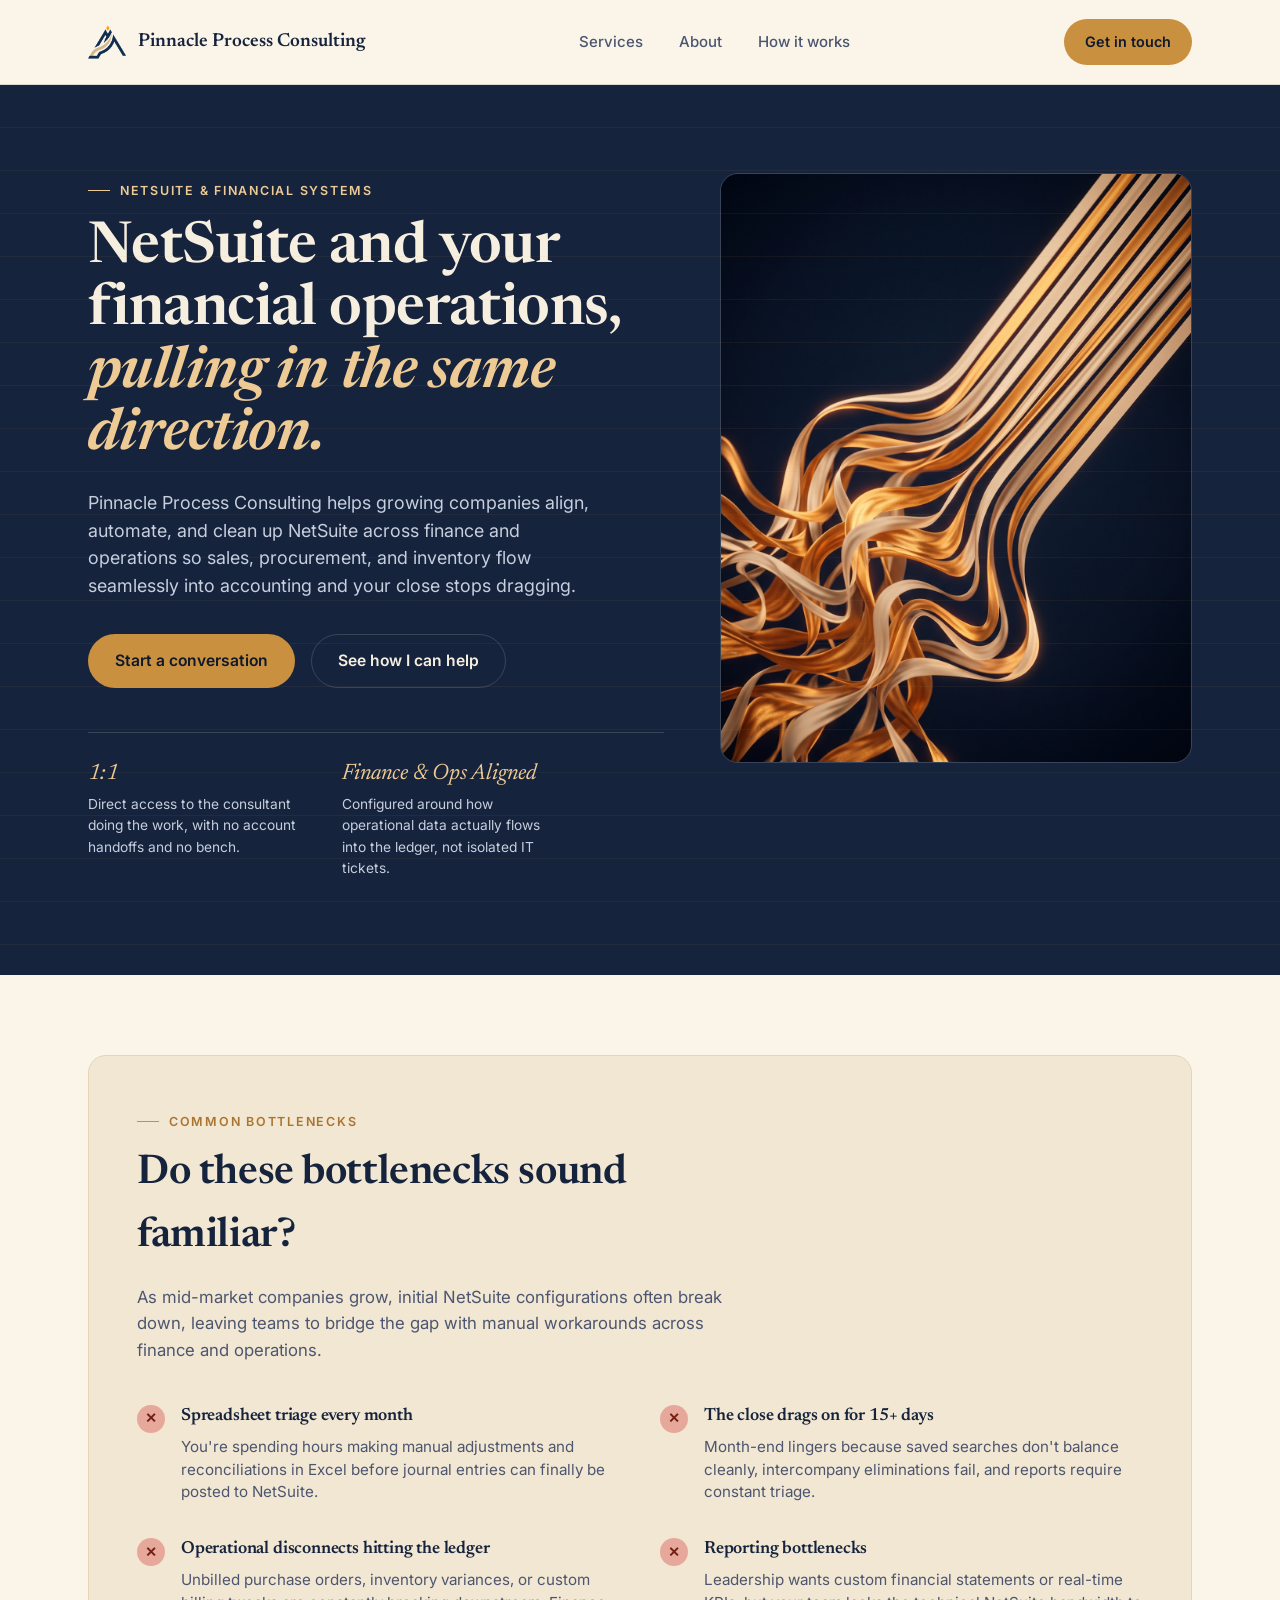
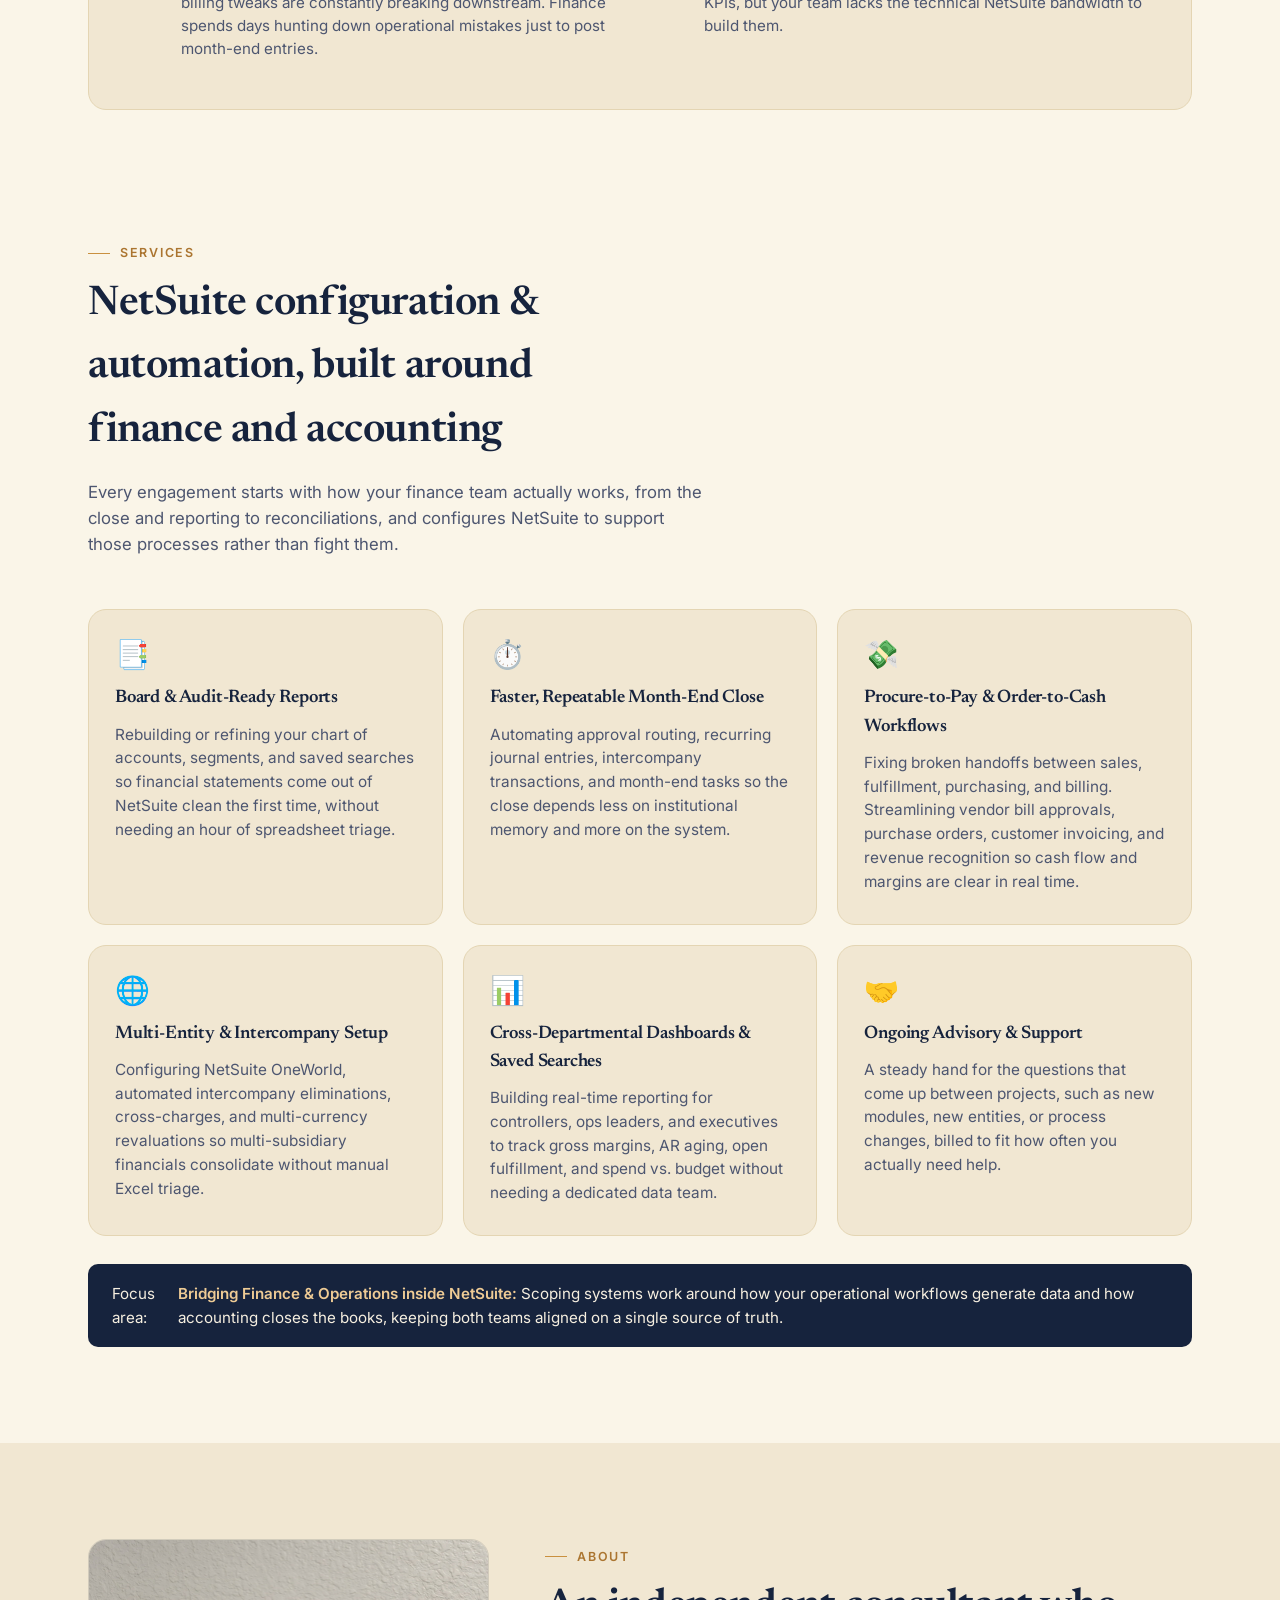
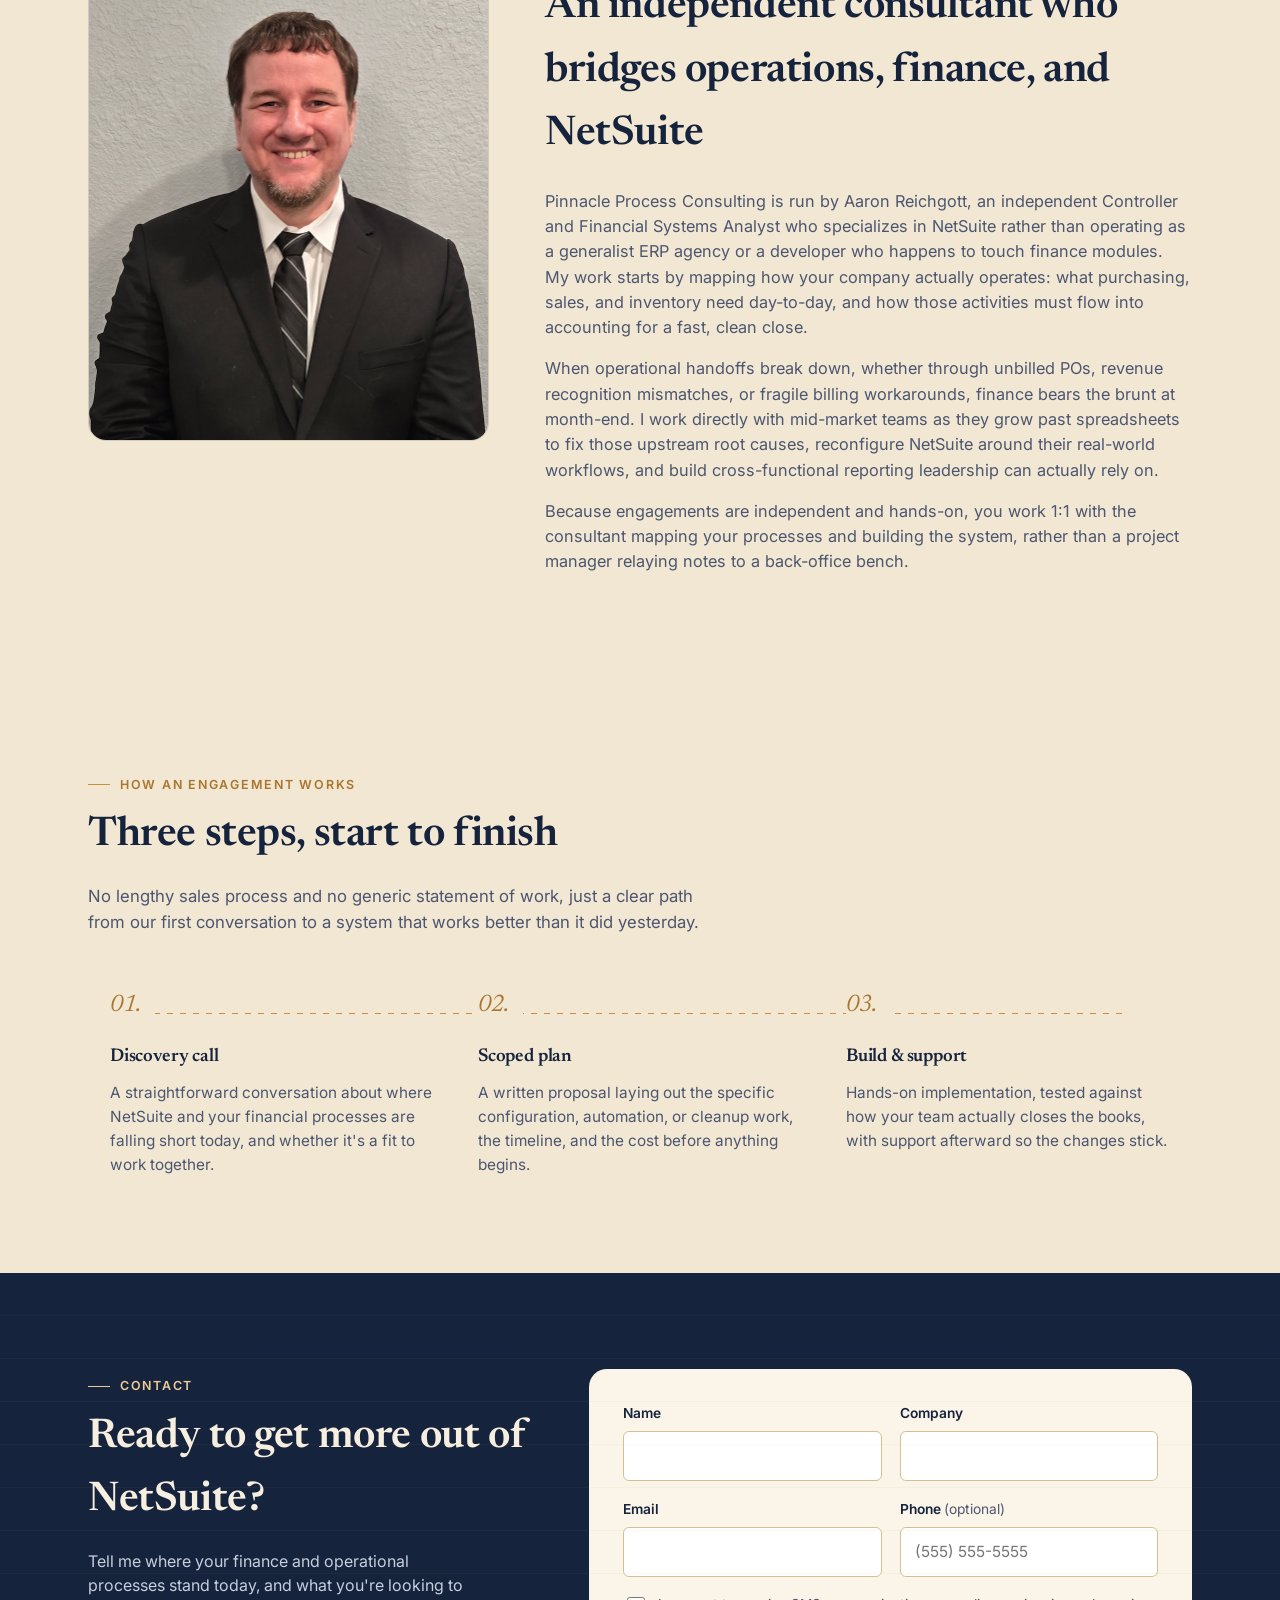
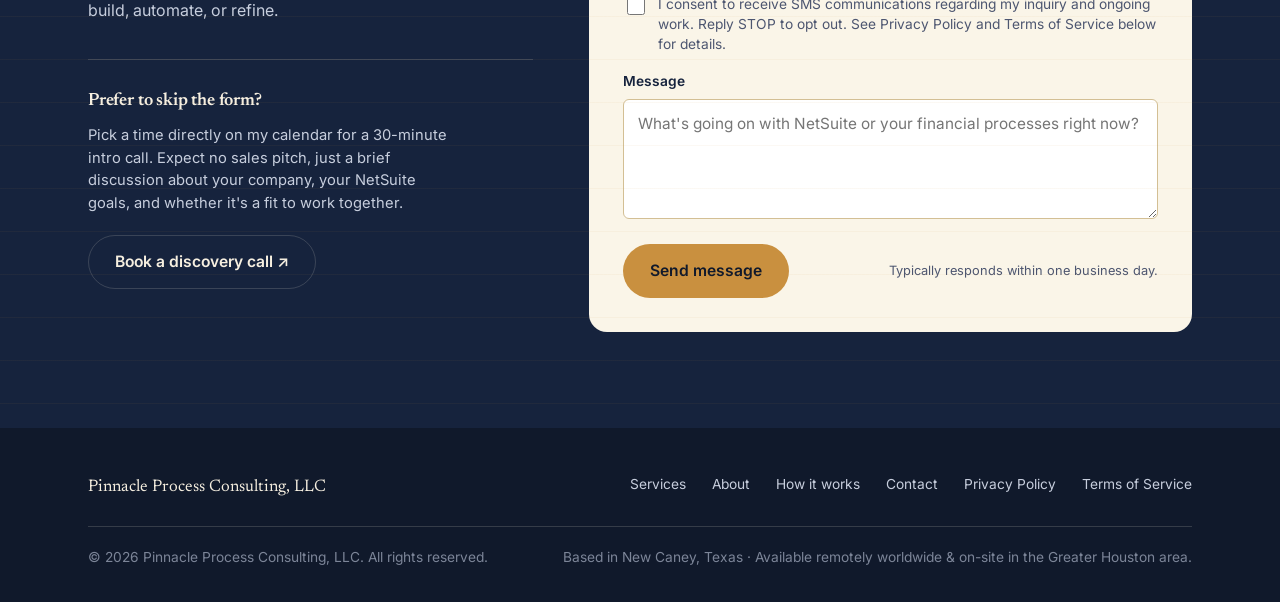
==== index.html @ 939690b5 "Update index.html" ====
<!DOCTYPE html>
<html lang="en">
<head>
<meta charset="UTF-8" />
<meta name="viewport" content="width=device-width, initial-scale=1.0" />
<title>Pinnacle Process Consulting, LLC | NetSuite & Financial Systems Consulting</title>
<meta name="description" content="Independent NetSuite consulting for mid-market companies. Aligning finance and operations so sales, inventory, and procurement flow cleanly into accounting." />

<!-- Open Graph / Social Media -->
<meta property="og:type" content="website" />
<meta property="og:url" content="https://pinnacleprocessconsulting.com/" />
<meta property="og:title" content="Pinnacle Process Consulting | NetSuite & Financial Systems" />
<meta property="og:description" content="Independent NetSuite consulting for mid-market companies. Aligning finance and operations so sales, inventory, and procurement flow cleanly into accounting." />
<meta property="og:image" content="https://pinnacleprocessconsulting.com/og-image.jpg" />

<!-- Twitter Cards -->
<meta name="twitter:card" content="summary_large_image" />
<meta name="twitter:title" content="Pinnacle Process Consulting | NetSuite & Financial Systems" />
<meta name="twitter:description" content="Independent NetSuite consulting for growing mid-market companies." />
<meta name="twitter:image" content="https://pinnacleprocessconsulting.com/og-image.jpg" />

<!-- Favicon -->
<link rel="icon" href="/favicon.ico" sizes="any" />
<link rel="icon" href="/icon.svg" type="image/svg+xml" />

<link rel="preconnect" href="https://fonts.googleapis.com">
<link rel="preconnect" href="https://fonts.gstatic.com" crossorigin>
<link href="https://fonts.googleapis.com/css2?family=Newsreader:ital,opsz,wght@0,6..72,500;0,6..72,600;0,6..72,700;1,6..72,500;1,6..72,600&family=Inter:wght@400;500;600;700&display=swap" rel="stylesheet">
<link rel="stylesheet" href="styles.css" />
</head>
<body>

<header class="site-header">
  <div class="wrap">
    <a href="#top" class="brand">
      <img src="logo256.png" alt="Pinnacle Process Consulting Logo" class="brand-logo" />
      <span>Pinnacle Process Consulting</span>
    </a>
    <nav class="main-nav" id="main-nav">
      <a href="#services">Services</a>
      <a href="#about">About</a>
      <a href="#process">How it works</a>
    </nav>
    <div class="nav-actions">
      <a href="#contact" class="btn btn-primary" style="padding:11px 20px; font-size:0.9rem;">Get in touch</a>
      <button class="nav-toggle" id="nav-toggle" aria-label="Toggle menu" aria-expanded="false" aria-controls="main-nav">
        <span></span>
      </button>
    </div>
  </div>
</header>

<main id="top">

  <!-- ============ HERO ============ -->
  <section class="hero on-navy">
    <div class="wrap">
      <div class="hero-copy">
        <span class="eyebrow">NetSuite &amp; Financial Systems</span>
        <h1>NetSuite and your financial operations, <em>pulling in the same direction.</em></h1>
        <p class="lede">
          Pinnacle Process Consulting helps growing companies align, automate, and clean up NetSuite across finance and 
          operations so sales, procurement, and inventory flow seamlessly into accounting and your close stops dragging.
        </p>
        <div class="hero-actions">
          <a href="#contact" class="btn btn-primary">Start a conversation</a>
          <a href="#services" class="btn btn-ghost">See how I can help</a>
        </div>
        <div class="hero-meta">
          <div>
            <div class="num">1:1</div>
            <div class="lbl">Direct access to the consultant doing the work, with no account handoffs and no bench.</div>
          </div>
          <div>
            <div class="num">Finance & Ops Aligned</div>
            <div class="lbl">Configured around how operational data actually flows into the ledger, not isolated IT tickets.</div>
          </div>
        </div>
      </div>
      <img src="Fluid_ribbons_flowing_into_lines.jpg" alt="Abstract 3D graphic representing financial systems and process alignment" class="hero-photo" />
    </div>
  </section>

  <!-- ============ PAIN POINTS / DIAGNOSTIC ============ -->
  <section class="section pain-points-section">
    <div class="wrap">
      <div class="pain-points-card">
        <div class="pain-points-head">
          <span class="eyebrow">Common Bottlenecks</span>
          <h2 class="section-title">Do these bottlenecks sound familiar?</h2>
          <p class="section-lede">
            As mid-market companies grow, initial NetSuite configurations often break down, leaving teams to bridge the gap with manual workarounds across finance and operations.
          </p>
        </div>

        <div class="pain-points-grid">
          <div class="pain-item">
            <div class="pain-icon" aria-hidden="true">✕</div>
            <div class="pain-content">
              <h3>Spreadsheet triage every month</h3>
              <p>You're spending hours making manual adjustments and reconciliations in Excel before journal entries can finally be posted to NetSuite.</p>
            </div>
          </div>

          <div class="pain-item">
            <div class="pain-icon" aria-hidden="true">✕</div>
            <div class="pain-content">
              <h3>The close drags on for 15+ days</h3>
              <p>Month-end lingers because saved searches don't balance cleanly, intercompany eliminations fail, and reports require constant triage.</p>
            </div>
          </div>

          <div class="pain-item">
            <div class="pain-icon" aria-hidden="true">✕</div>
            <div class="pain-content">
              <h3>Operational disconnects hitting the ledger</h3>
              <p>Unbilled purchase orders, inventory variances, or custom billing tweaks are constantly breaking downstream. 
                 Finance spends days hunting down operational mistakes just to post month-end entries.</p>
            </div>
          </div>

          <div class="pain-item">
            <div class="pain-icon" aria-hidden="true">✕</div>
            <div class="pain-content">
              <h3>Reporting bottlenecks</h3>
              <p>Leadership wants custom financial statements or real-time KPIs, but your team lacks the technical NetSuite bandwidth to build them.</p>
            </div>
          </div>
        </div>
      </div>
    </div>
  </section>

  <!-- ============ SERVICES ============ -->
  <section class="section" id="services">
    <div class="wrap">
      <div class="section-head">
        <span class="eyebrow">Services</span>
        <h2 class="section-title">NetSuite configuration &amp; automation, built around finance and accounting</h2>
        <p class="section-lede">
          Every engagement starts with how your finance team actually works, from the close and reporting to reconciliations, and configures NetSuite to support those processes rather than fight them.
        </p>
      </div>

      <div class="services-grid">
        <div class="service-card">
          <div class="icon-tick" aria-hidden="true">📑</div>
          <h3>Board & Audit-Ready Reports</h3>
          <p>Rebuilding or refining your chart of accounts, segments, and saved searches so financial statements
             come out of NetSuite clean the first time, without needing an hour of spreadsheet triage.</p>
        </div>
        <div class="service-card">
          <div class="icon-tick" aria-hidden="true">⏱️</div>
          <h3>Faster, Repeatable Month-End Close</h3>
          <p>Automating approval routing, recurring journal entries, intercompany transactions, and month-end
             tasks so the close depends less on institutional memory and more on the system.</p>
        </div>
        <div class="service-card">
          <div class="icon-tick" aria-hidden="true">💸</div>
          <h3>Procure-to-Pay & Order-to-Cash Workflows</h3>
          <p>Fixing broken handoffs between sales, fulfillment, purchasing, and billing. Streamlining vendor bill approvals, 
             purchase orders, customer invoicing, and revenue recognition so cash flow and margins are clear in real time.</p>
        </div>
        <div class="service-card">
          <div class="icon-tick" aria-hidden="true">🌐</div>
          <h3>Multi-Entity &amp; Intercompany Setup</h3>
          <p>Configuring NetSuite OneWorld, automated intercompany eliminations, cross-charges, and multi-currency 
             revaluations so multi-subsidiary financials consolidate without manual Excel triage.</p>
        </div>
        <div class="service-card">
          <div class="icon-tick" aria-hidden="true">📊</div>
          <h3>Cross-Departmental Dashboards & Saved Searches</h3>
          <p>Building real-time reporting for controllers, ops leaders, and executives to track gross margins, 
             AR aging, open fulfillment, and spend vs. budget without needing a dedicated data team.</p>
        </div>
        <div class="service-card">
          <div class="icon-tick" aria-hidden="true">🤝</div>
          <h3>Ongoing Advisory &amp; Support</h3>
          <p>A steady hand for the questions that come up between projects, such as new modules, new entities, or
             process changes, billed to fit how often you actually need help.</p>
        </div>
      </div>

      <div class="service-focus-strip">
        <span>Focus area:</span>
        <span><strong>Bridging Finance &amp; Operations inside NetSuite:</strong> Scoping systems work around how your operational workflows generate data and how accounting closes the books, keeping both teams aligned on a single source of truth.</span>
      </div>
    </div>
  </section>

  <!-- ============ ABOUT ============ -->
  <section class="section on-sand" id="about" style="background: var(--sand-200);">
    <div class="wrap">
      <div class="about-grid">
        <img src="aaron-reichgott.jpeg" alt="Aaron Reichgott, NetSuite & Financial Systems Consultant" class="headshot" />
        <div>
          <span class="eyebrow">About</span>
          <h2 class="section-title" style="max-width:none;">An independent consultant who bridges operations, finance, and NetSuite</h2>
          <div class="about-copy" style="margin-top:22px;">
            <p>
              Pinnacle Process Consulting is run by Aaron Reichgott, an independent Controller and Financial Systems Analyst who specializes in NetSuite rather than operating as a generalist ERP agency or a developer who happens to touch finance modules. My work starts by mapping how your company actually operates: what purchasing, sales, and inventory need day-to-day, and how those activities must flow into accounting for a fast, clean close.
            </p>
            <p>
              When operational handoffs break down, whether through unbilled POs, revenue recognition mismatches, or fragile billing workarounds, finance bears the brunt at month-end. I work directly with mid-market teams as they grow past spreadsheets to fix those upstream root causes, reconfigure NetSuite around their real-world workflows, and build cross-functional reporting leadership can actually rely on.
            </p>
            <p>
              Because engagements are independent and hands-on, you work 1:1 with the consultant mapping your processes and building the system, rather than a project manager relaying notes to a back-office bench.
            </p>
          </div>
        </div>
      </div>
    </div>
  </section>

  <!-- ============ PROCESS ============ -->
  <section class="section process" id="process">
    <div class="wrap">
      <div class="section-head">
        <span class="eyebrow">How an engagement works</span>
        <h2 class="section-title">Three steps, start to finish</h2>
        <p class="section-lede">
          No lengthy sales process and no generic statement of work, just a clear path from our first conversation to a system that works better than it did yesterday.
        </p>
      </div>
      <div class="process-track">
        <div class="process-step">
          <span class="tally">01.</span>
          <h3>Discovery call</h3>
          <p>A straightforward conversation about where NetSuite and your financial processes are
             falling short today, and whether it's a fit to work together.</p>
        </div>
        <div class="process-step">
          <span class="tally">02.</span>
          <h3>Scoped plan</h3>
          <p>A written proposal laying out the specific configuration, automation, or cleanup work,
             the timeline, and the cost before anything begins.</p>
        </div>
        <div class="process-step">
          <span class="tally">03.</span>
          <h3>Build &amp; support</h3>
          <p>Hands-on implementation, tested against how your team actually closes the books, with
             support afterward so the changes stick.</p>
        </div>
      </div>
    </div>
  </section>

  <!-- ============ CONTACT ============ -->
  <section class="section contact on-navy" id="contact">
    <div class="wrap">
      <div class="contact-grid">
        <div class="contact-info">
          <span class="eyebrow">Contact</span>
          <h2 class="section-title">Ready to get more out of NetSuite?</h2>
          <p>
            Tell me where your finance and operational processes stand today, and what you're looking 
            to build, automate, or refine.
          </p>

          <div class="contact-booking">
            <h3>Prefer to skip the form?</h3>
            <p>Pick a time directly on my calendar for a 30-minute intro call. Expect no sales pitch, just a brief discussion about your company, your NetSuite goals, and whether it's a fit to work together.</p>
            <a href="https://bookings.pinnacleprocessconsulting.com/4944457000000046221" class="btn btn-ghost" target="_blank" rel="noopener">
              Book a discovery call ↗
            </a>
          </div>
        </div>

        <div class="contact-form-wrapper">
          <!-- Hidden iframe for Zoho submission -->
          <iframe name="zoho-frame" id="zoho-frame" style="display:none;"></iframe>
          
          <form class="contact-form" id="contact-form" action="https://crm.zoho.com/crm/WebToLeadForm" method="POST" target="zoho-frame" novalidate>
  
            <!-- Zoho CRM Hidden System Fields -->
            <input type="hidden" name="xnQsjsdp" value="1771149bd77f9b1cdc5ac836200913f0f4ace3ea94ca5acec037a07d71a8a69b" />
            <input type="hidden" name="zc_gad" id="zc_gad" value="" />
            <input type="hidden" name="xmIwtLD" value="9f677c2dea3bc4cc7d68faa67dfb1bc5eab0ead41728e138bfdbde8ed8bfa148b0186fc2440c0a48332d5ae550658bf2" />
            <input type="hidden" name="actionType" value="TGVhZHM=" />
            <input type="hidden" name="returnURL" value="https://pinnacleprocessconsulting.com" />
            <input type="hidden" name="aG9uZXlwb3Q" value="" />
          
            <div class="form-fields">
              <div class="form-row">
                <div class="field">
                  <label for="name">Name</label>
                  <input type="text" id="name" name="Last Name" autocomplete="name" required />
                </div>
                <div class="field">
                  <label for="company">Company</label>
                  <input type="text" id="company" name="Company" autocomplete="organization" required />
                </div>
              </div>
              <div class="form-row">
                <div class="field">
                  <label for="email">Email</label>
                  <input type="email" id="email" name="Email" autocomplete="email" required />
                </div>
                <div class="field">
                  <label for="phone">Phone <span class="opt">(optional)</span></label>
                  <input type="tel" id="phone" name="Phone" autocomplete="tel" placeholder="(555) 555-5555" />
                </div>
              </div>

              <div class="field field-checkbox">
                <label for="sms_consent" class="checkbox-label">
                  <input type="checkbox" id="sms_consent" name="LEADCF52" value="on" />
                  <span>I consent to receive SMS communications regarding my inquiry and ongoing work. Reply STOP to opt out. See Privacy Policy and Terms of Service below for details.</span>
                </label>
              </div>

              <div class="field">
                <label for="message">Message</label>
                <!-- Zoho maps message content to 'Description' -->
                <textarea id="message" name="Description" required placeholder="What's going on with NetSuite or your financial processes right now?"></textarea>
              </div>

              <div class="form-submit">
                <button type="submit" class="btn btn-primary">Send message</button>
                <span class="form-note">Typically responds within one business day.</span>
              </div>
            </div>

            <!-- Success Message Container (Hidden by default) -->
            <div class="form-success-state" aria-hidden="true">
              <div class="success-icon">✓</div>
              <h3>Message sent</h3>
              <p>Thanks for reaching out. I've received your information and will be in touch shortly.</p>
            </div>

          </form>
        </div>
      </div>
    </div>
  </section>

</main>

<footer class="site-footer">
  <div class="wrap">
    <div class="footer-top">
      <div class="footer-brand">
        <span>Pinnacle Process Consulting, LLC</span>
      </div>
      <div class="footer-links">
        <a href="#services">Services</a>
        <a href="#about">About</a>
        <a href="#process">How it works</a>
        <a href="#contact">Contact</a>
        <a href="/privacy.html">Privacy Policy</a>
        <a href="/terms.html">Terms of Service</a>
      </div>
    </div>
    <div class="footer-bottom">
      <span>© <span id="year"></span> Pinnacle Process Consulting, LLC. All rights reserved.</span>
      <span>Based in New Caney, Texas · Available remotely worldwide & on-site in the Greater Houston area.</span>
    </div>
  </div>
</footer>

<script src="script.js"></script>
</body>
</html>
---- styles.css ----
/* ==========================================================================
   Pinnacle Process Consulting — Stylesheet
   Palette: ink-navy + warm sand + amber accent
   Display: Newsreader / Body: Inter
   ========================================================================== */

:root {
  /* Color tokens */
  --ink-900: #10192b;
  --ink-800: #16233d;
  --ink-700: #223257;
  --ink-600: #304271;
  --sand-100: #faf5e8;
  --sand-200: #f1e7d2;
  --sand-300: #e4d5b3;
  --sand-400: #d3bf94;
  --amber-300: #eecb95;
  --amber-500: #c9903f;
  --amber-600: #ab7530;
  --text-ink: #1b2333;
  --text-muted: #4d5670;
  --text-sand: #f6efe0;
  --text-sand-muted: #c7cedd;
  --line-on-sand: rgba(22, 35, 61, 0.14);
  --line-on-navy: rgba(246, 239, 224, 0.16);

  /* Type */
  --font-display: "Newsreader", "Iowan Old Style", serif;
  --font-body: "Inter", -apple-system, BlinkMacSystemFont, "Segoe UI", sans-serif;

  /* Layout */
  --container: 1160px;
  --radius-sm: 6px;
  --radius-md: 10px;
  --radius-lg: 18px;
}

/* ---------- Reset ---------- */
*, *::before, *::after { box-sizing: border-box; }
html { scroll-behavior: smooth; }
@media (prefers-reduced-motion: reduce) {
  html { scroll-behavior: auto; }
  *, *::before, *::after {
    animation-duration: 0.01ms !important;
    animation-iteration-count: 1 !important;
    transition-duration: 0.01ms !important;
    scroll-behavior: auto !important;
  }
}
body, h1, h2, h3, h4, p, figure, blockquote, dl, dd { margin: 0; }
ul, ol { margin: 0; padding: 0; list-style: none; }
a { color: inherit; text-decoration: none; }
img { max-width: 100%; display: block; }
button, input, textarea, select { font: inherit; color: inherit; }

body {
  font-family: var(--font-body);
  background: var(--sand-100);
  color: var(--text-ink);
  line-height: 1.55;
  -webkit-font-smoothing: antialiased;
}

.wrap {
  max-width: var(--container);
  margin: 0 auto;
  padding: 0 28px;
}

/* Sticky Header Scroll Offset */
section[id] {
  scroll-margin-top: 84px;
}

/* Visible keyboard focus everywhere */
a:focus-visible,
button:focus-visible,
input:focus-visible,
textarea:focus-visible {
  outline: 2px solid var(--amber-500);
  outline-offset: 3px;
  border-radius: 4px;
}

/* Screen reader only utility */
.visually-hidden {
  position: absolute;
  width: 1px;
  height: 1px;
  padding: 0;
  margin: -1px;
  overflow: hidden;
  clip: rect(0, 0, 0, 0);
  white-space: nowrap;
  border: 0;
}

/* Ledger-rule texture */
.ledger-bg {
  background-image: repeating-linear-gradient(
    to bottom,
    transparent 0,
    transparent 35px,
    rgba(201, 144, 63, 0.09) 35px,
    rgba(201, 144, 63, 0.09) 36px
  );
}

.eyebrow {
  display: inline-flex;
  align-items: center;
  gap: 10px;
  font-family: var(--font-body);
  font-size: 0.78rem;
  font-weight: 600;
  letter-spacing: 0.14em;
  text-transform: uppercase;
  color: var(--amber-600);
}
.eyebrow::before {
  content: "";
  width: 22px;
  height: 1px;
  background: var(--amber-500);
  display: inline-block;
}
.on-navy .eyebrow { color: var(--amber-300); }
.on-navy .eyebrow::before { background: var(--amber-300); }

h1, h2, h3 { font-family: var(--font-display); font-weight: 600; letter-spacing: -0.01em; }

h2.section-title {
  font-size: clamp(1.9rem, 3.2vw, 2.6rem);
  color: var(--ink-800);
  margin-top: 10px;
  max-width: 22ch;
}
.on-navy h2.section-title { color: var(--text-sand); }

.section-lede {
  margin-top: 16px;
  max-width: 56ch;
  color: var(--text-muted);
  font-size: 1.05rem;
}
.on-navy .section-lede { color: var(--text-sand-muted); }

.section {
  padding: 96px 0;
}
.section-head {
  margin-bottom: 52px;
}

/* ---------- Buttons ---------- */
.btn {
  display: inline-flex;
  align-items: center;
  gap: 10px;
  padding: 14px 26px;
  border-radius: 999px;
  font-weight: 600;
  font-size: 0.98rem;
  border: 1px solid transparent;
  cursor: pointer;
  transition: transform 0.18s ease, background 0.18s ease, border-color 0.18s ease, color 0.18s ease;
}
.btn:hover { transform: translateY(-1px); }
.btn-primary {
  background: var(--amber-500);
  color: var(--ink-900);
}
.btn-primary:hover { background: var(--amber-300); }
.btn-ghost {
  background: transparent;
  border-color: var(--line-on-sand);
  color: var(--ink-800);
}
.btn-ghost:hover { border-color: var(--amber-500); color: var(--amber-600); }
.on-navy .btn-ghost {
  border-color: var(--line-on-navy);
  color: var(--text-sand);
}
.on-navy .btn-ghost:hover { border-color: var(--amber-300); color: var(--amber-300); }

/* ---------- Header ---------- */
.site-header {
  position: sticky;
  top: 0;
  z-index: 40;
  background: rgba(250, 245, 232, 0.86);
  backdrop-filter: blur(10px);
  border-bottom: 1px solid var(--line-on-sand);
}
.site-header .wrap {
  display: flex;
  align-items: center;
  justify-content: space-between;
  height: 84px;
}
.brand {
  display: flex;
  align-items: center;
  gap: 12px;
  font-family: var(--font-display);
  font-weight: 600;
  font-size: 1.18rem;
  color: var(--ink-800);
}
.brand-logo {
  height: 38px;
  width: auto;
  object-fit: contain;
}
.brand .brand-mark {
  font-style: italic;
  color: var(--amber-600);
}
.main-nav {
  display: flex;
  align-items: center;
  gap: 36px;
}
.main-nav a {
  font-size: 0.94rem;
  font-weight: 500;
  color: var(--text-muted);
  transition: color 0.15s ease;
}
.main-nav a:hover { color: var(--ink-800); }
.nav-actions { display: flex; align-items: center; gap: 18px; }

.nav-toggle {
  display: none;
  background: none;
  border: 1px solid var(--line-on-sand);
  border-radius: 8px;
  padding: 8px 10px;
}
.nav-toggle span,
.nav-toggle span::before,
.nav-toggle span::after {
  content: "";
  display: block;
  width: 20px;
  height: 2px;
  background: var(--ink-800);
  position: relative;
}
.nav-toggle span::before { position: absolute; top: -6px; }
.nav-toggle span::after { position: absolute; top: 6px; }

/* ---------- Hero ---------- */
.hero {
  background: var(--ink-800);
  color: var(--text-sand);
  position: relative;
  overflow: hidden;
}
.hero::after {
  content: "";
  position: absolute;
  inset: 0;
  background: repeating-linear-gradient(
    to bottom,
    transparent 0,
    transparent 42px,
    rgba(201, 144, 63, 0.07) 42px,
    rgba(201, 144, 63, 0.07) 43px
  );
  pointer-events: none;
}
.hero .wrap {
  position: relative;
  display: grid;
  grid-template-columns: 1.1fr 0.9fr;
  gap: 56px;
  align-items: start;
  padding-top: 88px;
  padding-bottom: 96px;
}
.hero-copy h1 {
  font-size: clamp(2.4rem, 4.6vw, 3.6rem);
  line-height: 1.08;
  margin-top: 18px;
  color: var(--text-sand);
}
.hero-copy h1 em {
  font-style: italic;
  color: var(--amber-300);
}
.hero-copy p.lede {
  margin-top: 22px;
  font-size: 1.12rem;
  max-width: 46ch;
  color: var(--text-sand-muted);
}
.hero-actions {
  margin-top: 34px;
  display: flex;
  gap: 16px;
  flex-wrap: wrap;
}
.hero-meta {
  margin-top: 44px;
  display: flex;
  gap: 34px;
  flex-wrap: wrap;
  border-top: 1px solid var(--line-on-navy);
  padding-top: 24px;
}
.hero-meta div { max-width: 220px; }
.hero-meta .num {
  font-family: var(--font-display);
  font-style: italic;
  font-size: 1.4rem;
  color: var(--amber-300);
}
.hero-meta .lbl {
  font-size: 0.86rem;
  color: var(--text-sand-muted);
  margin-top: 2px;
}

/* Image placeholders */
.img-placeholder {
  border: 1.5px dashed var(--line-on-navy);
  border-radius: var(--radius-lg);
  display: flex;
  flex-direction: column;
  align-items: center;
  justify-content: center;
  text-align: center;
  gap: 8px;
  padding: 28px;
  color: var(--text-sand-muted);
  background: rgba(246, 239, 224, 0.04);
}
.img-placeholder .ph-icon {
  width: 46px;
  height: 46px;
  border-radius: 50%;
  border: 1.5px solid var(--amber-300);
  display: flex;
  align-items: center;
  justify-content: center;
  color: var(--amber-300);
  font-family: var(--font-display);
  font-style: italic;
  font-size: 1.2rem;
}
.img-placeholder .ph-label {
  font-weight: 600;
  font-size: 0.92rem;
  color: var(--text-sand);
}
.img-placeholder .ph-spec {
  font-size: 0.8rem;
  color: var(--text-sand-muted);
}
.hero-photo.img-placeholder { aspect-ratio: 4 / 5; }

.on-sand .img-placeholder {
  border-color: var(--line-on-sand);
  background: var(--sand-200);
  color: var(--text-muted);
}
.on-sand .img-placeholder .ph-icon {
  border-color: var(--amber-500);
  color: var(--amber-600);
}
.on-sand .img-placeholder .ph-label { color: var(--ink-800); }
.on-sand .img-placeholder .ph-spec { color: var(--text-muted); }

/* ---------- Pain Points Section ---------- */
.pain-points-section {
  padding: 80px 0 30px;
}

.pain-points-card {
  background: var(--sand-200);
  border: 1px solid var(--sand-300);
  border-radius: var(--radius-lg);
  padding: 48px;
}

.pain-points-head {
  margin-bottom: 40px;
}

.pain-points-grid {
  display: grid;
  grid-template-columns: repeat(2, 1fr);
  gap: 32px 40px;
}

.pain-item {
  display: flex;
  align-items: flex-start;
  gap: 16px;
}

.pain-icon {
  width: 28px;
  height: 28px;
  border-radius: 50%;
  background: #e7a89c; /* Soft terracotta alert background */
  color: #722014;
  font-size: 0.85rem;
  font-weight: 700;
  display: flex;
  align-items: center;
  justify-content: center;
  flex-shrink: 0;
  margin-top: 2px;
}

.pain-content h3 {
  font-size: 1.1rem;
  color: var(--ink-800);
}

.pain-content p {
  margin-top: 6px;
  font-size: 0.95rem;
  color: var(--text-muted);
  line-height: 1.5;
}

/* ---------- Services ---------- */
.services-grid {
  display: grid;
  grid-template-columns: repeat(3, 1fr);
  gap: 20px;
}
.service-card {
  background: var(--sand-200);
  border: 1px solid var(--sand-300);
  border-radius: var(--radius-lg);
  padding: 30px 26px;
  transition: border-color 0.18s ease, transform 0.18s ease;
}
.service-card:hover {
  border-color: var(--amber-500);
  transform: translateY(-3px);
}
.service-card .icon-tick {
  font-size: 1.75rem;
  line-height: 1;
  margin-bottom: 16px;
  display: inline-block;
}
.service-card h3 {
  font-size: 1.14rem;
  color: var(--ink-800);
}
.service-card p {
  margin-top: 10px;
  color: var(--text-muted);
  font-size: 0.96rem;
}
.service-focus-strip {
  margin-top: 28px;
  display: flex;
  align-items: center;
  gap: 14px;
  background: var(--ink-800);
  color: var(--text-sand);
  border-radius: var(--radius-md);
  padding: 18px 24px;
  font-size: 0.95rem;
}
.service-focus-strip strong { color: var(--amber-300); font-weight: 600; }

/* ---------- About ---------- */
.about-grid {
  display: grid;
  grid-template-columns: 0.62fr 1fr;
  gap: 56px;
  align-items: start;
}
.headshot.img-placeholder { aspect-ratio: 3 / 4; }
.about-copy p + p { margin-top: 16px; }
.about-copy p { color: var(--text-muted); font-size: 1.02rem; }
.industry-list {
  margin-top: 28px;
}
.industry-list .cap {
  font-size: 0.82rem;
  font-weight: 600;
  letter-spacing: 0.08em;
  text-transform: uppercase;
  color: var(--ink-800);
  margin-bottom: 14px;
}
.chip-row {
  display: flex;
  flex-wrap: wrap;
  gap: 10px;
}
.chip {
  border: 1px solid var(--sand-400);
  background: var(--sand-100);
  color: var(--ink-800);
  border-radius: 999px;
  padding: 8px 16px;
  font-size: 0.88rem;
  font-weight: 500;
}

/* ---------- Process ---------- */
.process {
  background: var(--sand-200);
}
.process-track {
  display: grid;
  grid-template-columns: repeat(3, 1fr);
  gap: 0;
  position: relative;
}
.process-track::before {
  content: "";
  position: absolute;
  left: 6%;
  right: 6%;
  top: 26px;
  height: 1px;
  background: repeating-linear-gradient(
    to right,
    var(--amber-500) 0,
    var(--amber-500) 6px,
    transparent 6px,
    transparent 13px
  );
}
.process-step {
  position: relative;
  padding: 0 22px;
}
.process-step .tally {
  font-family: var(--font-display);
  font-style: italic;
  font-size: 1.5rem;
  color: var(--amber-600);
  background: var(--sand-200);
  display: inline-block;
  padding-right: 14px;
  position: relative;
  z-index: 1;
}
.process-step h3 {
  margin-top: 18px;
  font-size: 1.16rem;
  color: var(--ink-800);
}
.process-step p {
  margin-top: 10px;
  color: var(--text-muted);
  font-size: 0.96rem;
}

/* ---------- Contact ---------- */
.contact {
  background: var(--ink-800);
  color: var(--text-sand);
  position: relative;
  overflow: hidden;
}
.contact::after {
  content: "";
  position: absolute;
  inset: 0;
  background: repeating-linear-gradient(
    to bottom,
    transparent 0,
    transparent 42px,
    rgba(201, 144, 63, 0.06) 42px,
    rgba(201, 144, 63, 0.06) 43px
  );
  pointer-events: none;
}
.contact .wrap { position: relative; }
.contact-grid {
  display: grid;
  grid-template-columns: 0.85fr 1.15fr;
  gap: 56px;
}
.contact-info p { color: var(--text-sand-muted); margin-top: 16px; max-width: 40ch; }

/* Direct Booking Block in Contact Info */
.contact-booking {
  margin-top: 36px;
  padding-top: 28px;
  border-top: 1px solid var(--line-on-navy);
}
.contact-booking h3 {
  font-size: 1.12rem;
  color: var(--text-sand);
}
.contact-booking p {
  font-size: 0.92rem;
  margin-top: 8px;
  margin-bottom: 20px;
  color: var(--text-sand-muted);
}

.contact-form {
  background: var(--sand-100);
  border-radius: var(--radius-lg);
  padding: 34px;
  color: var(--text-ink);
}
.form-row {
  display: grid;
  grid-template-columns: 1fr 1fr;
  gap: 18px;
}
.field {
  margin-bottom: 18px;
}
.field label {
  display: block;
  font-size: 0.86rem;
  font-weight: 600;
  color: var(--ink-800);
  margin-bottom: 7px;
}
.field .opt {
  font-weight: 400;
  color: var(--text-muted);
}
.field input,
.field textarea {
  width: 100%;
  border: 1px solid var(--sand-400);
  background: #fff;
  border-radius: var(--radius-sm);
  padding: 12px 14px;
  font-size: 0.96rem;
}
.field textarea { min-height: 120px; resize: vertical; }
.field input:focus,
.field textarea:focus { border-color: var(--amber-500); }

/* Checkbox field styling */
.field-checkbox {
  margin-bottom: 16px;
}
.checkbox-label {
  display: flex !important;
  align-items: flex-start;
  gap: 10px;
  font-size: 0.86rem;
  font-weight: 400 !important;
  color: var(--text-muted) !important;
  cursor: pointer;
  line-height: 1.45;
}
.checkbox-label input[type="checkbox"] {
  width: 18px;
  height: 18px;
  margin-top: 2px;
  accent-color: var(--amber-500);
  cursor: pointer;
  flex-shrink: 0;
}

.sms-notice {
  font-size: 0.82rem;
  line-height: 1.6;
  color: var(--text-muted);
  margin: 0 0 18px;
}
.sms-notice a { color: var(--amber-600); font-weight: 600; text-decoration: underline; }

.form-submit {
  display: flex;
  align-items: center;
  justify-content: space-between;
  gap: 16px;
  flex-wrap: wrap;
}
.form-note {
  font-size: 0.8rem;
  color: var(--text-muted);
}

/* ---------- Footer ---------- */
.site-footer {
  background: var(--ink-900);
  color: var(--text-sand-muted);
  padding: 46px 0 34px;
  font-size: 0.86rem;
}
.footer-top {
  display: flex;
  justify-content: space-between;
  align-items: flex-start;
  gap: 24px;
  padding-bottom: 26px;
  border-bottom: 1px solid var(--line-on-navy);
  flex-wrap: wrap;
}
.footer-brand {
  display: flex;
  align-items: center;
  gap: 12px;
  font-family: var(--font-display);
  font-size: 1.05rem;
  color: var(--text-sand);
}
.footer-logo {
  height: 30px;
  width: auto;
  object-fit: contain;
}
.footer-links {
  display: flex;
  gap: 26px;
  flex-wrap: wrap;
}
.footer-links a:hover { color: var(--amber-300); }
.footer-bottom {
  margin-top: 20px;
  display: flex;
  justify-content: space-between;
  flex-wrap: wrap;
  gap: 10px;
  color: #7c8598;
}

/* ---------- Legal pages ---------- */
.legal-page {
  padding: 64px 0 100px;
  max-width: 780px;
  margin: 0 auto;
}
.legal-page h1 {
  font-size: clamp(1.8rem, 3vw, 2.3rem);
  color: var(--ink-800);
}
.legal-page .updated {
  margin-top: 10px;
  color: var(--text-muted);
  font-size: 0.9rem;
}
.legal-page h2 {
  font-size: 1.24rem;
  color: var(--ink-800);
  margin-top: 42px;
  margin-bottom: 14px;
}
.legal-page p, .legal-page li {
  color: var(--text-muted);
  font-size: 0.98rem;
  margin-bottom: 14px;
}
.legal-page ul { padding-left: 22px; list-style: disc; }
.legal-page a { color: var(--amber-600); font-weight: 600; text-decoration: underline; }
.back-link {
  display: inline-flex;
  align-items: center;
  gap: 8px;
  margin-bottom: 34px;
  font-weight: 600;
  color: var(--ink-800);
}
.back-link:hover { color: var(--amber-600); }

/* ---------- Image Styling ---------- */
img.hero-photo {
  width: 100%;
  aspect-ratio: 4 / 5;
  object-fit: cover;
  border-radius: var(--radius-lg);
  border: 1px solid var(--line-on-navy);
  align-self: start;
}

img.headshot {
  width: 100%;
  aspect-ratio: 4 / 5;
  object-fit: cover;
  border-radius: var(--radius-lg);
  border: 1px solid var(--line-on-sand);
}

/* ---------- Responsive Breakpoints ---------- */

/* Laptops & Tablets (Up to 1024px)
   Smooth scaling for hero without breaking full 2-column view */
@media (max-width: 1024px) {
  .hero .wrap {
    grid-template-columns: 1.1fr 0.9fr;
    gap: 32px;
    padding-top: 64px;
    padding-bottom: 72px;
  }
}

/* Tablet & General Responsive Breakpoint (Up to 980px) */
@media (max-width: 980px) {
  .about-grid { grid-template-columns: 1fr; }
  .headshot.img-placeholder { max-width: 300px; aspect-ratio: 3/4; }
  .services-grid { grid-template-columns: 1fr 1fr; }
  .contact-grid { grid-template-columns: 1fr; }
  .process-track { grid-template-columns: 1fr; gap: 34px; }
  .process-track::before { display: none; }
}

/* Pain Points Responsive (Up to 840px) */
@media (max-width: 840px) {
  .pain-points-card {
    padding: 32px 24px;
  }
  .pain-points-grid {
    grid-template-columns: 1fr;
    gap: 24px;
  }
}

/* Mobile Header & Navigation (Up to 720px) */
@media (max-width: 720px) {
  .main-nav { display: none; }
  .nav-toggle { display: flex; }
  .services-grid { grid-template-columns: 1fr; }
  .form-row { grid-template-columns: 1fr; }
  .section { padding: 68px 0; }
  .footer-bottom { flex-direction: column; }
}

/* Mobile Nav Drawer open state */
.main-nav.open {
  display: flex;
  position: absolute;
  top: 84px;
  left: 0;
  right: 0;
  background: var(--sand-100);
  border-bottom: 1px solid var(--line-on-sand);
  flex-direction: column;
  align-items: flex-start;
  padding: 20px 28px 26px;
  gap: 18px;
}

/* Mobile Phone Hero Layout (680px and below)
   Option 1 side-by-side layout (H1 on left, 110px thumbnail on right) */
@media (max-width: 680px) {
  .hero .wrap {
    display: grid;
    grid-template-columns: 1fr 110px;
    gap: 14px;
    padding-top: 40px;
    padding-bottom: 48px;
  }

  .hero-copy {
    display: contents;
  }

  /* Row 1: Eyebrow full width */
  .hero-copy .eyebrow {
    grid-column: 1 / -1;
    order: 1;
  }

  /* Row 2: H1 on left */
  .hero-copy h1 {
    grid-column: 1 / 2;
    order: 2;
    font-size: 1.55rem;
    margin-top: 0;
  }

  /* Row 2: Image thumbnail on right */
  img.hero-photo {
    grid-column: 2 / 3;
    order: 3;
    width: 100%;
    aspect-ratio: 1 / 1;
    object-fit: cover;
    border-radius: var(--radius-md);
    align-self: start;
    margin-top: 2px;
  }

  /* Rows 3+: Full width elements below */
  .hero-copy .lede,
  .hero-copy .hero-actions,
  .hero-copy .hero-meta {
    grid-column: 1 / -1;
  }

  .hero-copy .lede { 
    order: 4; 
    margin-top: 10px; 
    font-size: 0.98rem;
  }
  .hero-copy .hero-actions { 
    order: 5; 
    margin-top: 20px; 
  }
  .hero-copy .hero-meta { 
    order: 6; 
    margin-top: 28px; 
  }
}

/* ---------- Form Success State (Zoho) ---------- */
.contact-form {
  position: relative;
  transition: min-height 0.3s ease;
}

.form-success-state {
  display: none;
  text-align: center;
  flex-direction: column;
  align-items: center;
  justify-content: center;
  padding: 40px 20px;
  animation: fadeIn 0.4s ease forwards;
}

.contact-form.submitted .form-fields {
  display: none;
}

.contact-form.submitted .form-success-state {
  display: flex;
}

.success-icon {
  width: 52px;
  height: 52px;
  border-radius: 50%;
  background: var(--amber-500);
  color: var(--ink-900);
  display: flex;
  align-items: center;
  justify-content: center;
  font-size: 1.6rem;
  margin-bottom: 24px;
}

.form-success-state h3 {
  font-size: 1.4rem;
  color: var(--ink-800);
  margin-bottom: 8px;
}

.form-success-state p {
  color: var(--text-muted);
  font-size: 1.05rem;
  max-width: 32ch;
  line-height: 1.5;
}

@keyframes fadeIn {
  from { opacity: 0; transform: translateY(10px); }
  to { opacity: 1; transform: translateY(0); }
}
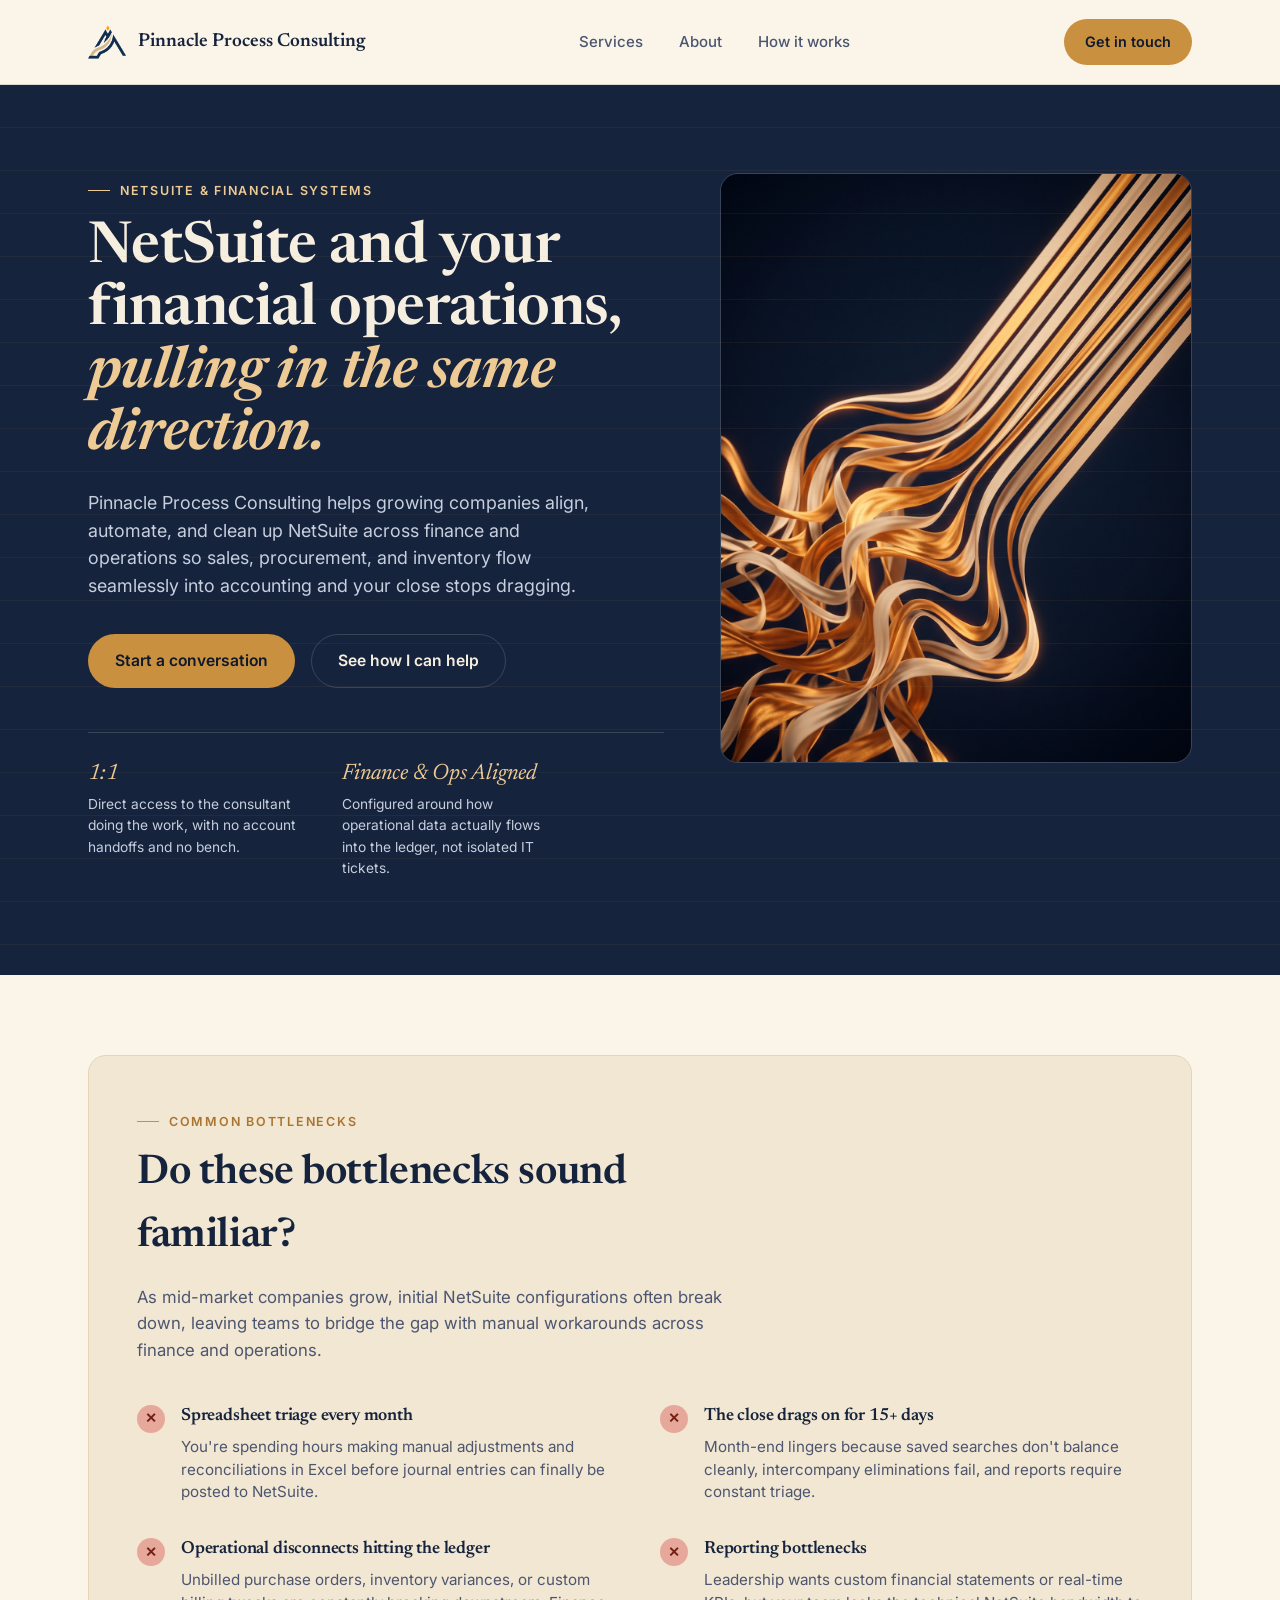
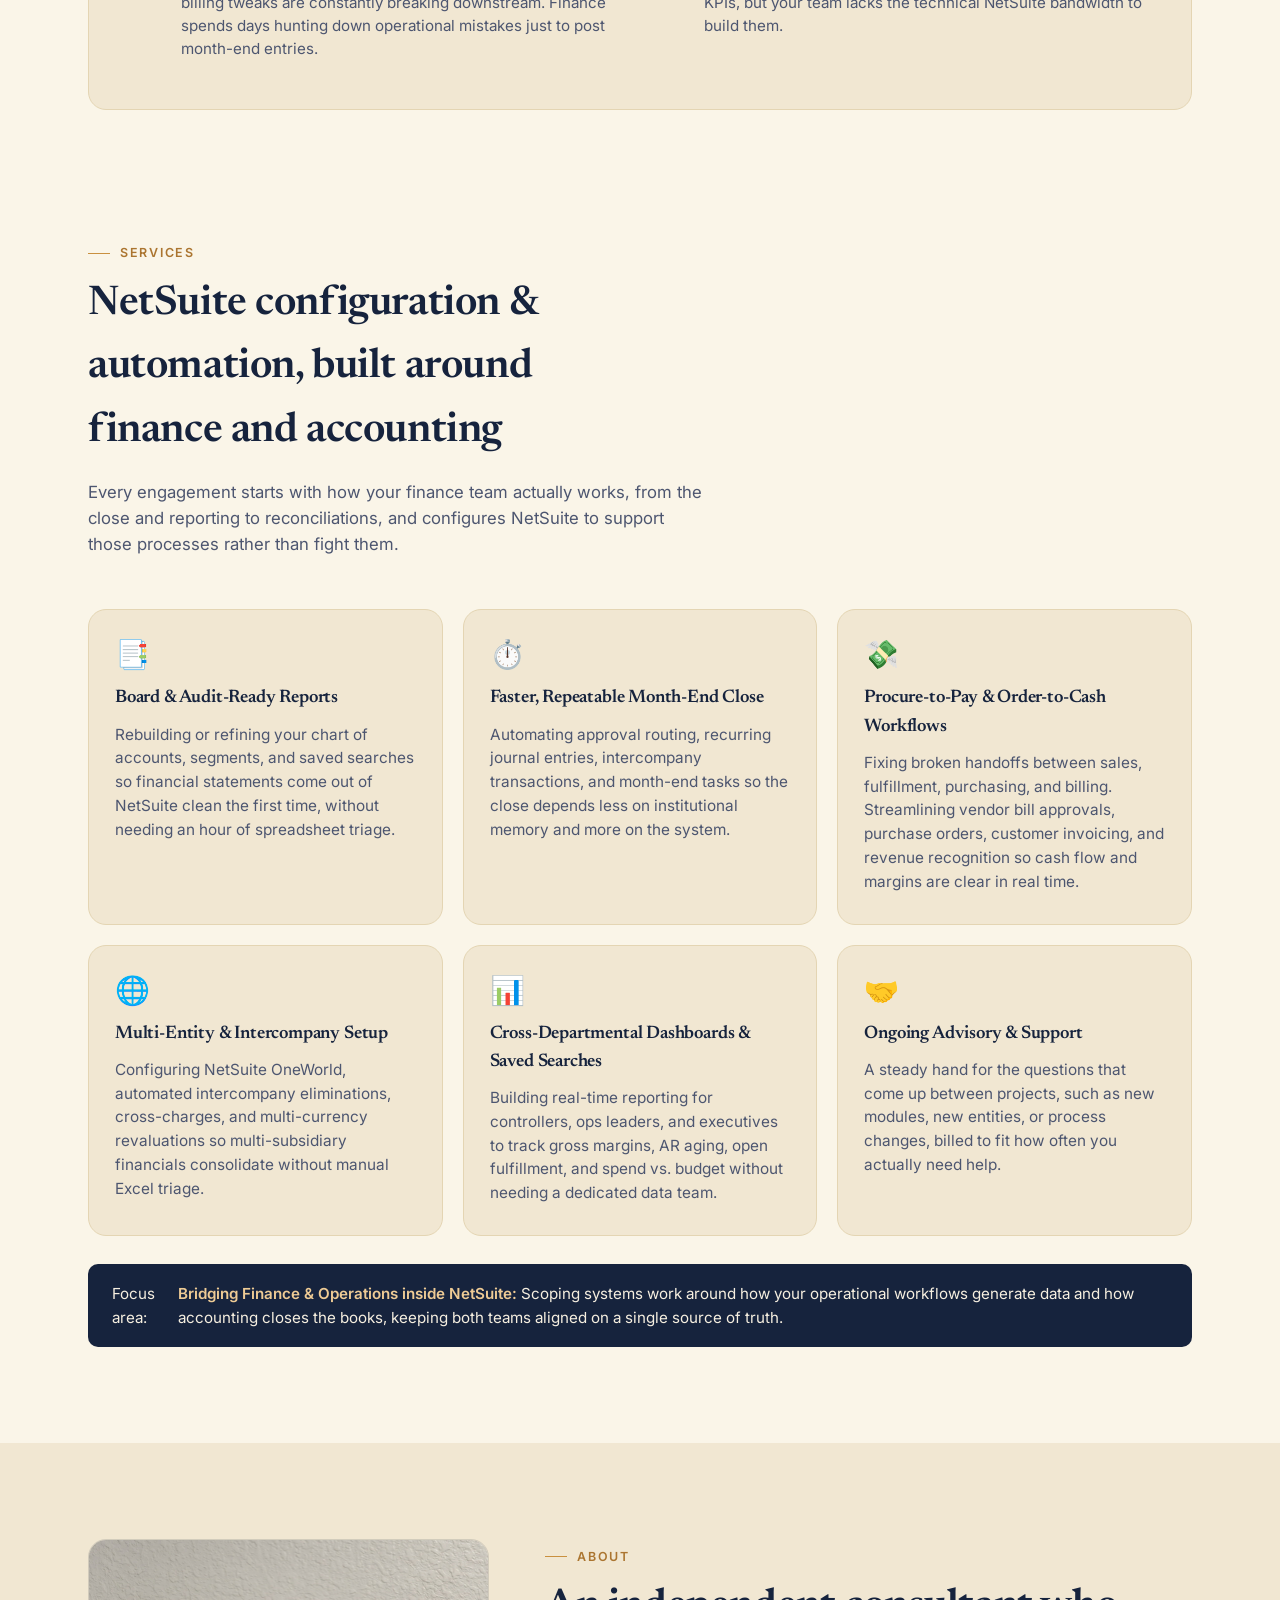
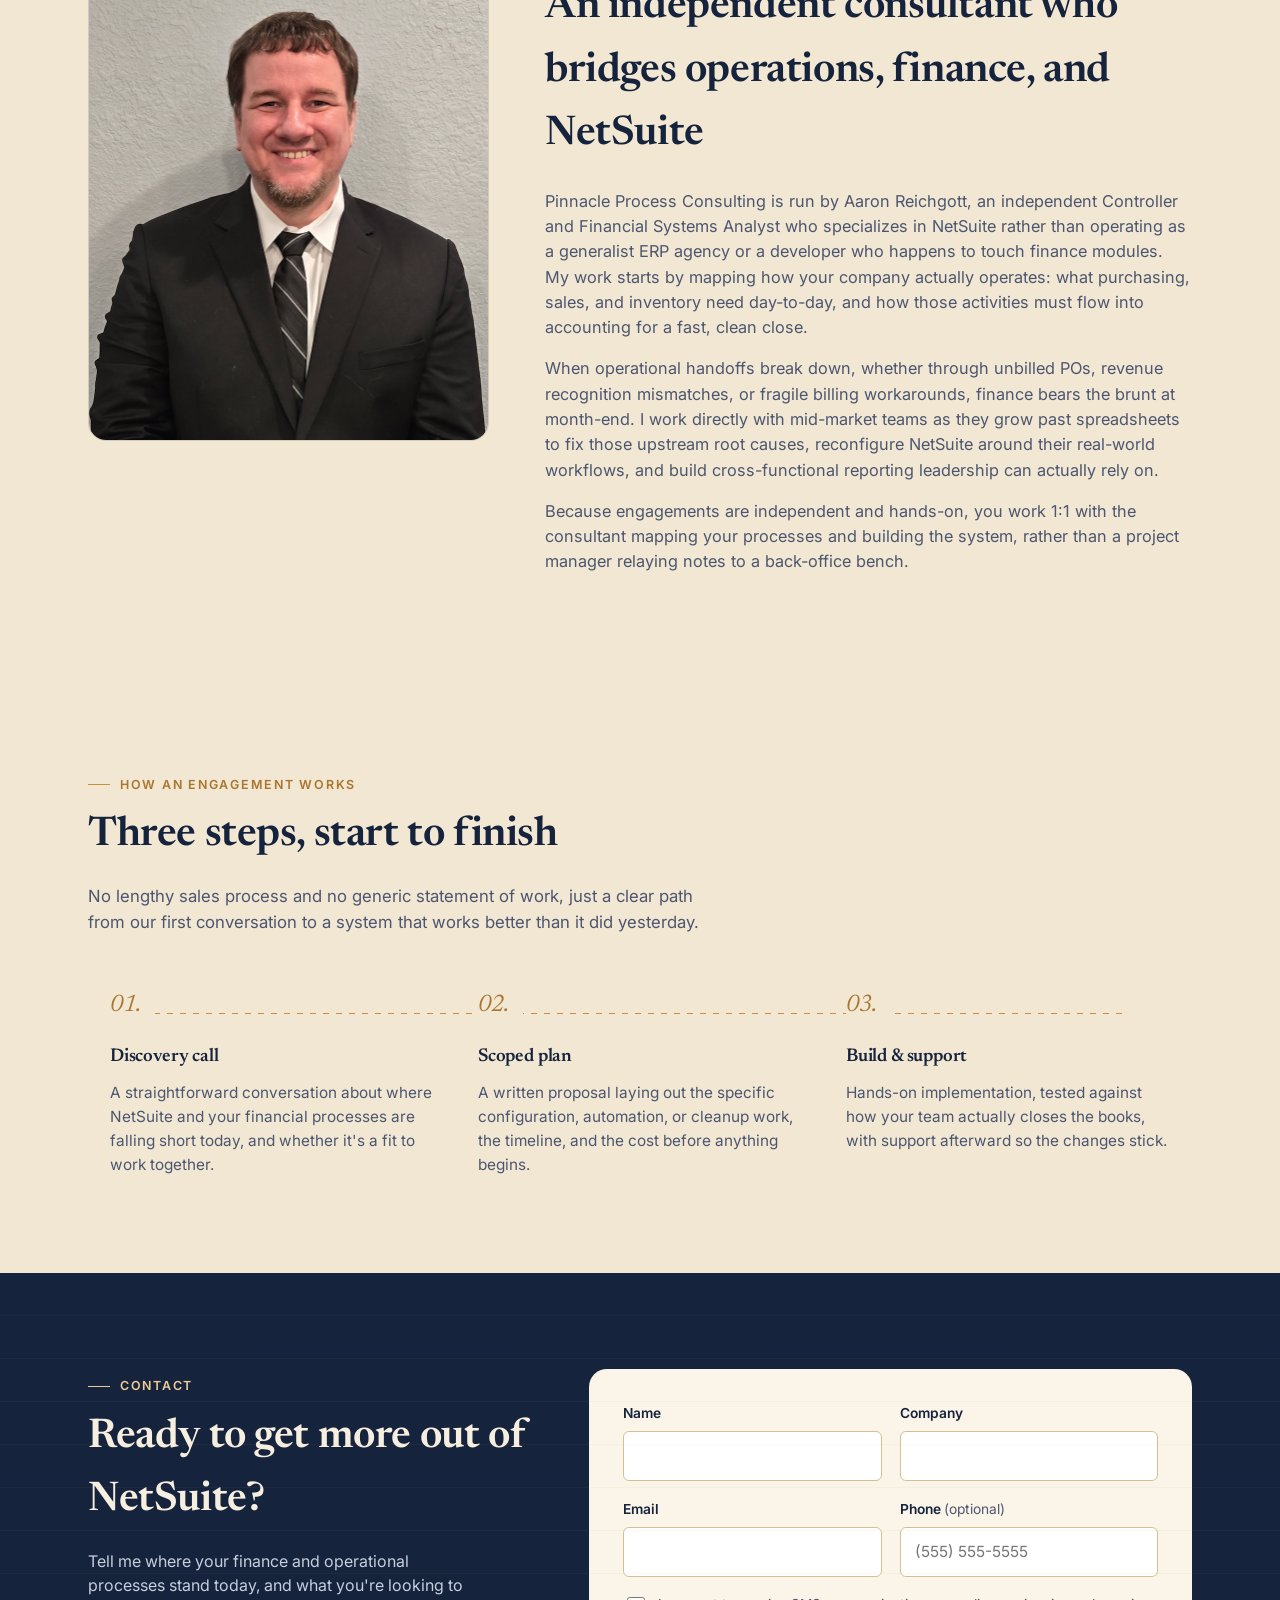
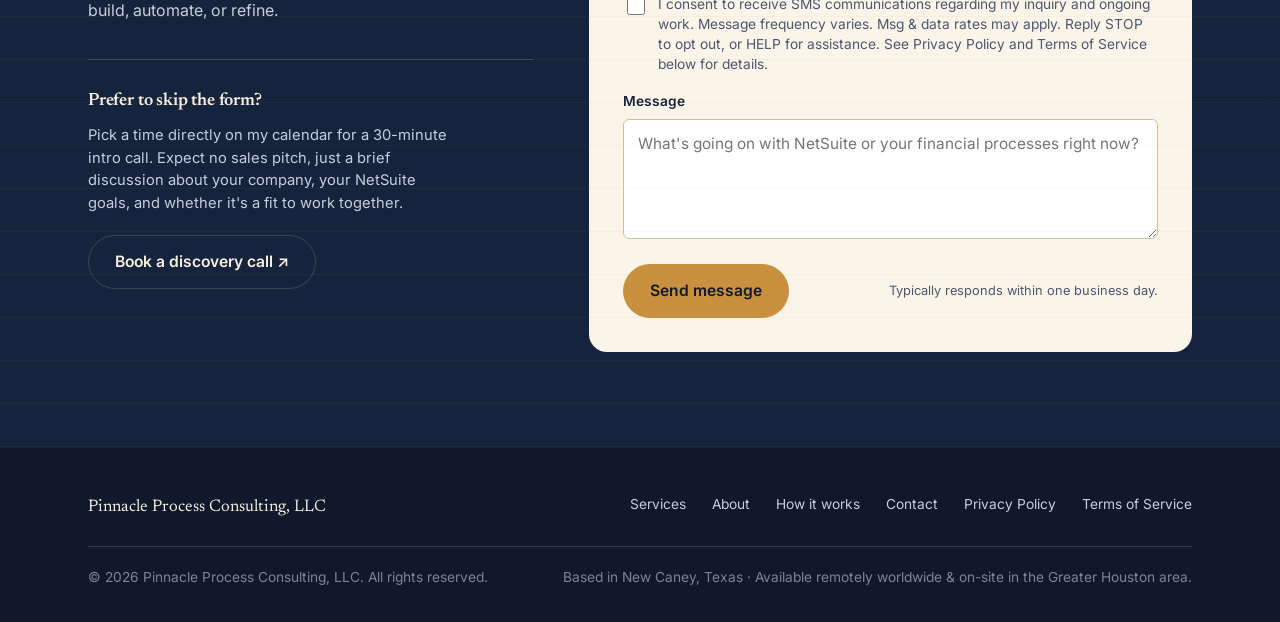
==== commit 9feb8c9d: "Update index.html" ====
--- a/index.html
+++ b/index.html
@@ -20,8 +20,9 @@
 <meta name="twitter:image" content="https://pinnacleprocessconsulting.com/og-image.jpg" />
 
 <!-- Favicon -->
-<link rel="icon" href="/favicon.ico" sizes="any" />
-<link rel="icon" href="/icon.svg" type="image/svg+xml" />
+<link rel="icon" type="image/png" sizes="32x32" href="/favicon32.png" />
+<link rel="icon" type="image/png" sizes="16x16" href="/favicon16.png" />
+<link rel="apple-touch-icon" sizes="180x180" href="/apple-touch-icon.png" />
 
 <link rel="preconnect" href="https://fonts.googleapis.com">
 <link rel="preconnect" href="https://fonts.gstatic.com" crossorigin>
@@ -305,7 +306,7 @@
               <div class="field field-checkbox">
                 <label for="sms_consent" class="checkbox-label">
                   <input type="checkbox" id="sms_consent" name="LEADCF52" value="on" />
-                  <span>I consent to receive SMS communications regarding my inquiry and ongoing work. Reply STOP to opt out. See Privacy Policy and Terms of Service below for details.</span>
+                  <span>I consent to receive SMS communications regarding my inquiry and ongoing work. Message frequency varies. Msg & data rates may apply. Reply STOP to opt out, or HELP for assistance. See Privacy Policy and Terms of Service below for details.</span>
                 </label>
               </div>
 
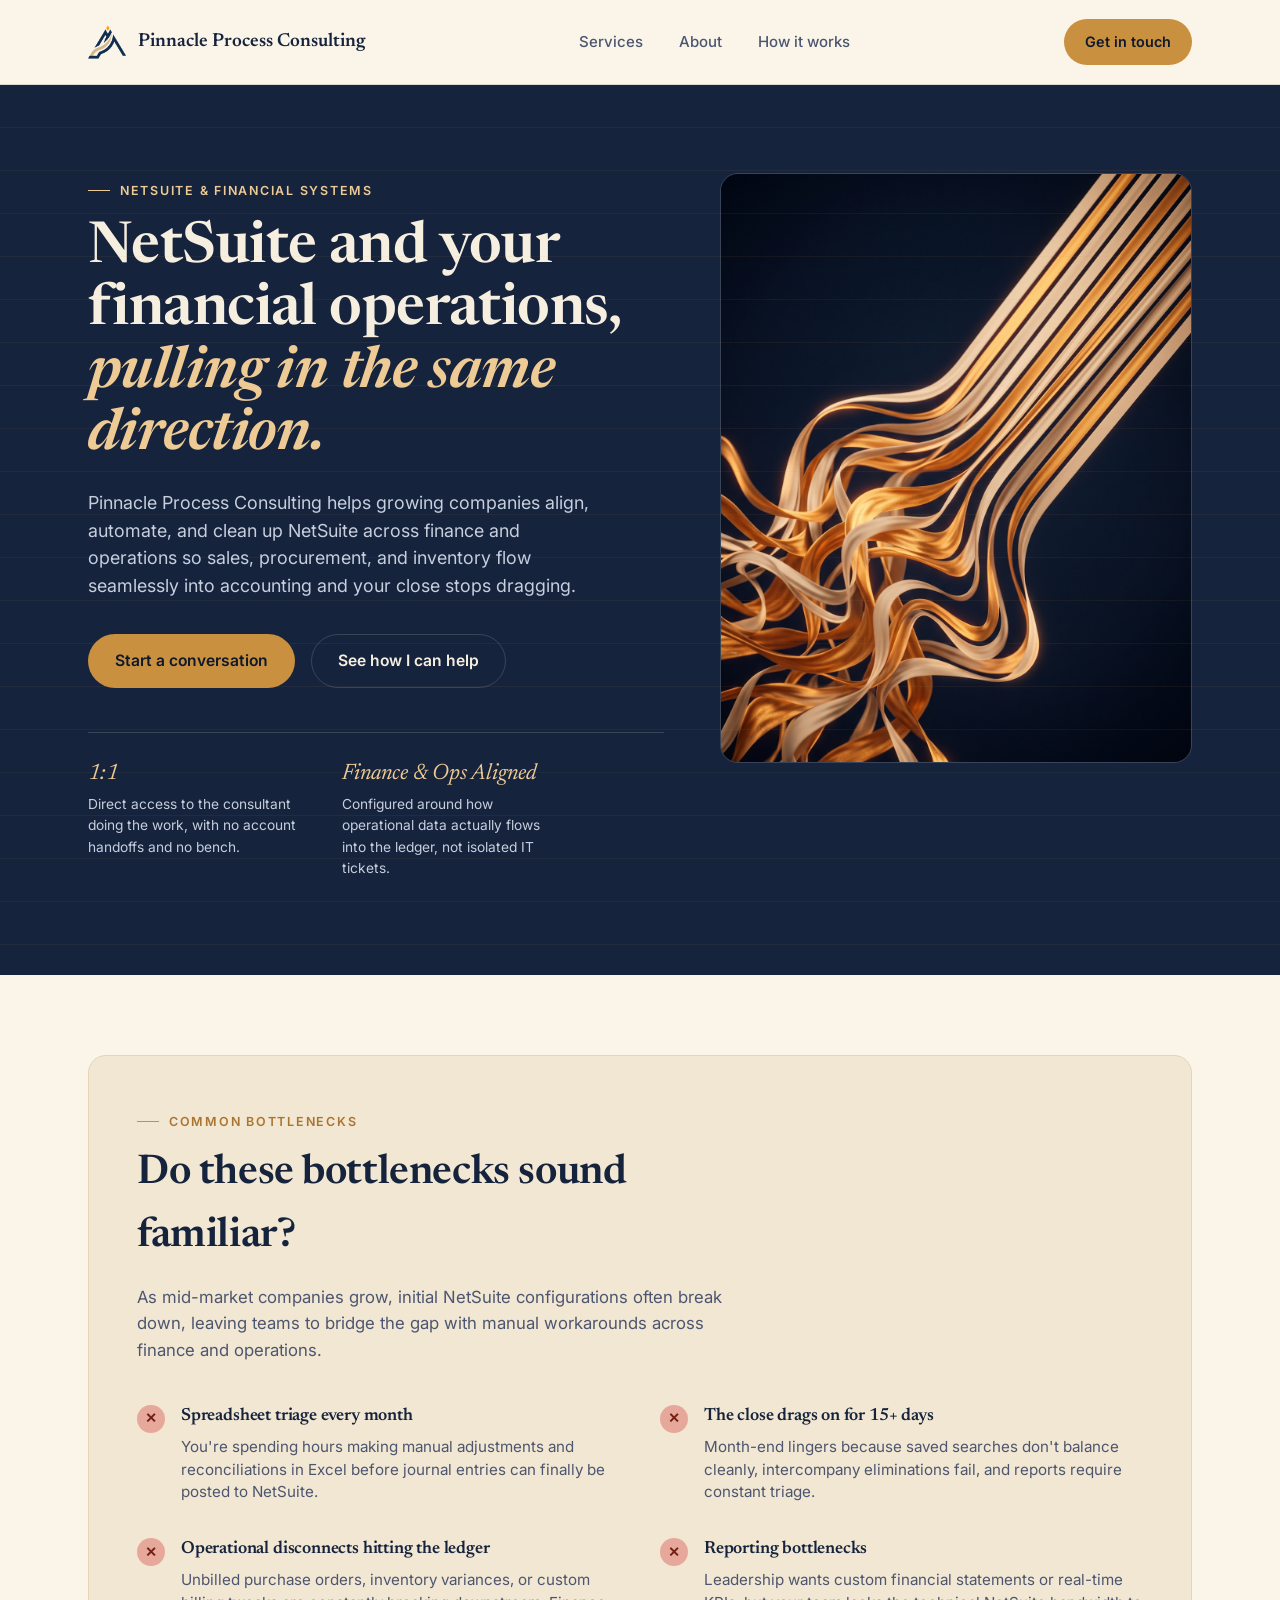
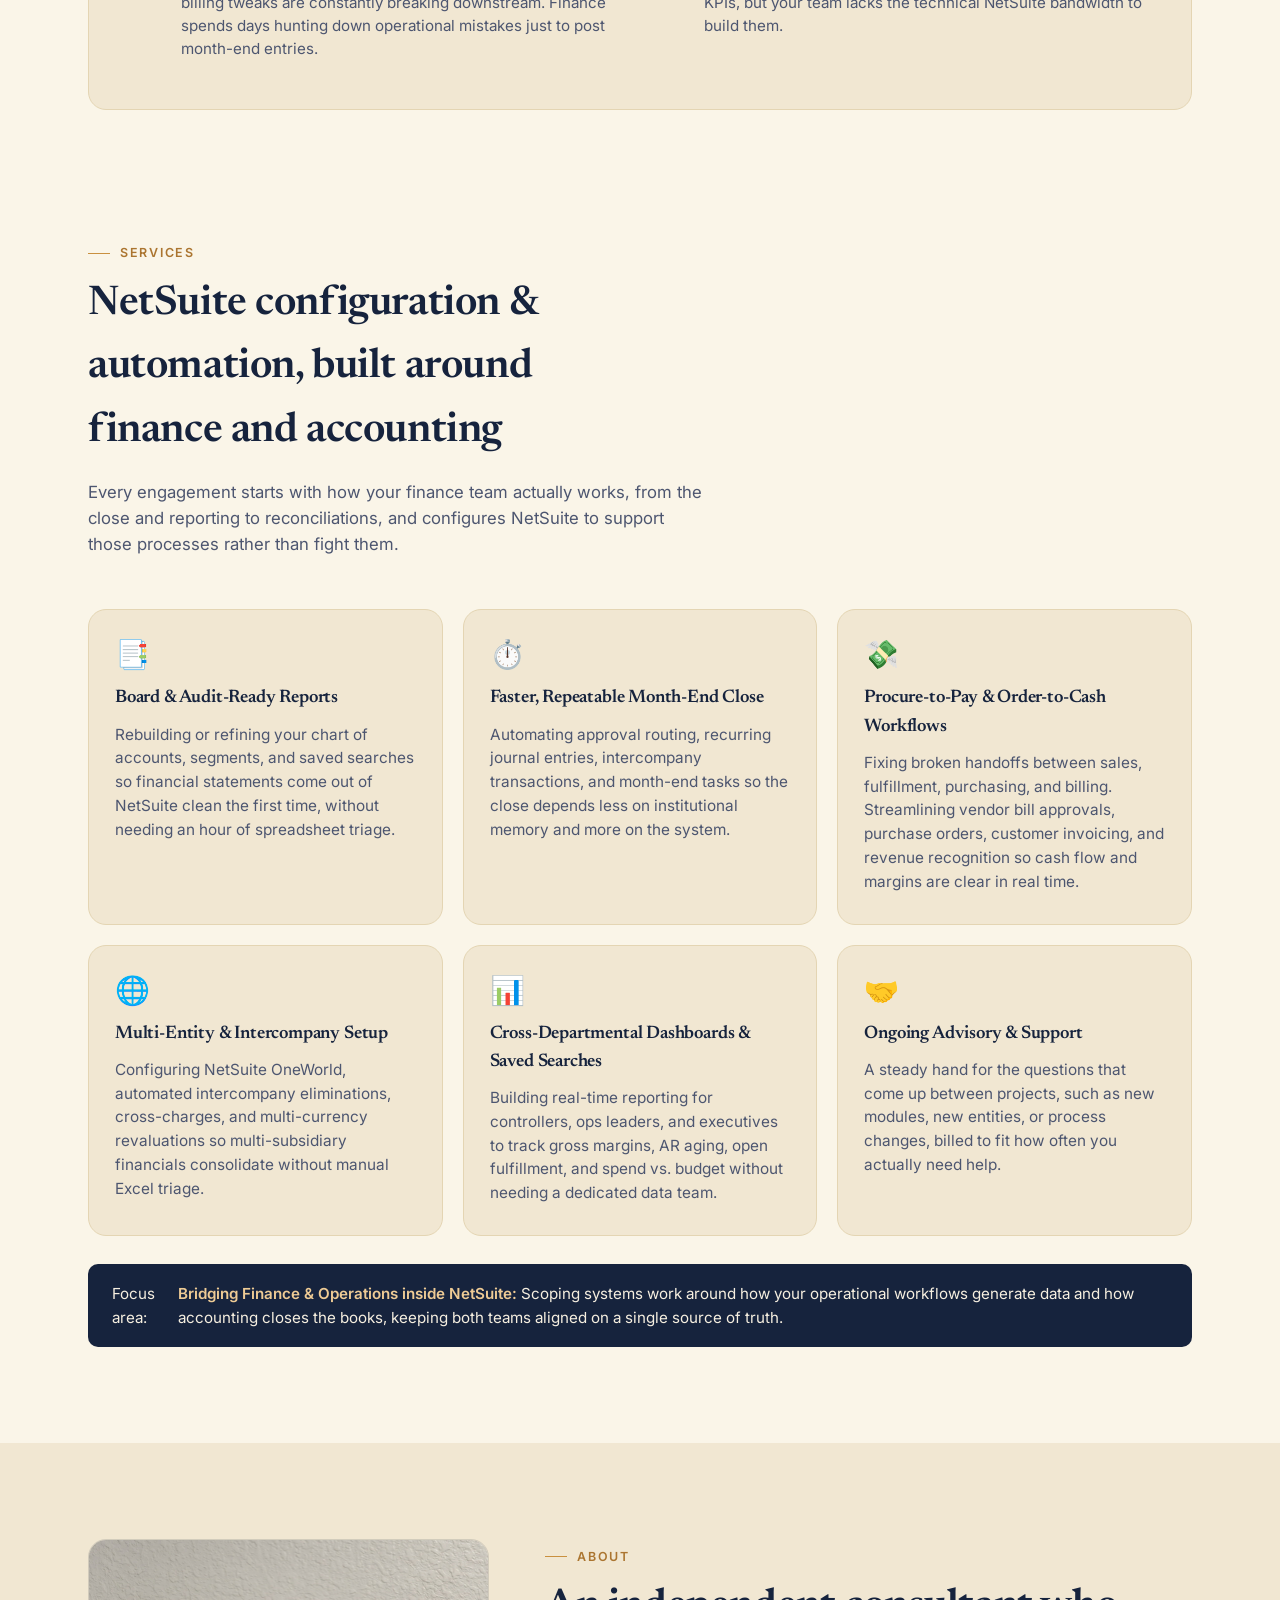
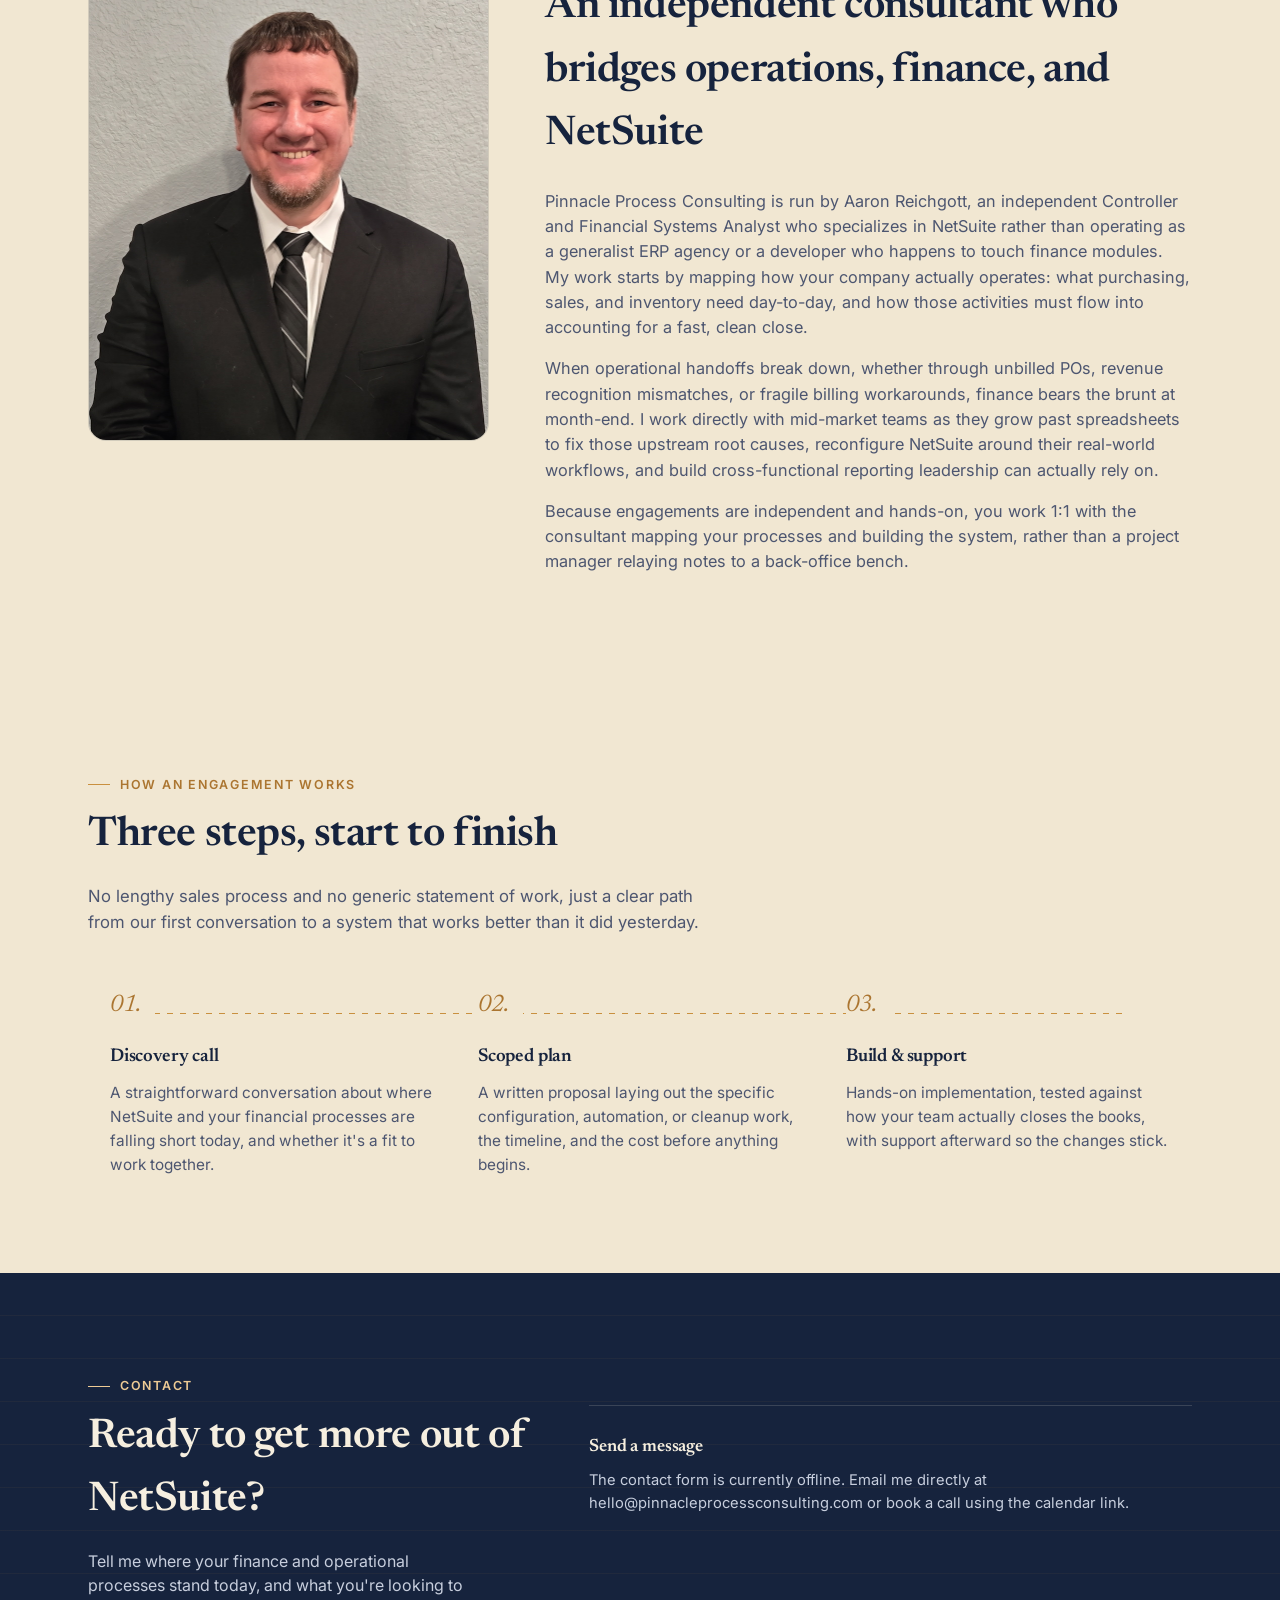
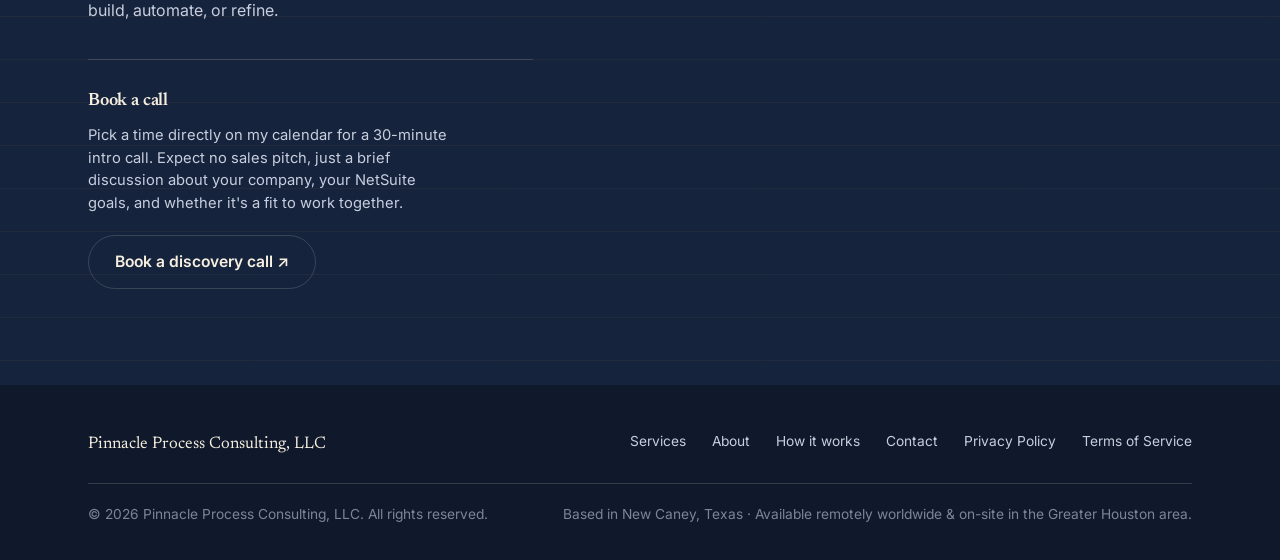
==== commit 55d69c2a: "Take Zoho Web-to-Lead contact form offline Replace the form with an email/booking prompt and remove " ====
--- a/index.html
+++ b/index.html
@@ -259,7 +259,7 @@
           </p>
 
           <div class="contact-booking">
-            <h3>Prefer to skip the form?</h3>
+            <h3>Book a call</h3>
             <p>Pick a time directly on my calendar for a 30-minute intro call. Expect no sales pitch, just a brief discussion about your company, your NetSuite goals, and whether it's a fit to work together.</p>
             <a href="https://bookings.pinnacleprocessconsulting.com/4944457000000046221" class="btn btn-ghost" target="_blank" rel="noopener">
               Book a discovery call ↗
@@ -268,68 +268,12 @@
         </div>
 
         <div class="contact-form-wrapper">
-          <!-- Hidden iframe for Zoho submission -->
-          <iframe name="zoho-frame" id="zoho-frame" style="display:none;"></iframe>
-          
-          <form class="contact-form" id="contact-form" action="https://crm.zoho.com/crm/WebToLeadForm" method="POST" target="zoho-frame" novalidate>
-  
-            <!-- Zoho CRM Hidden System Fields -->
-            <input type="hidden" name="xnQsjsdp" value="1771149bd77f9b1cdc5ac836200913f0f4ace3ea94ca5acec037a07d71a8a69b" />
-            <input type="hidden" name="zc_gad" id="zc_gad" value="" />
-            <input type="hidden" name="xmIwtLD" value="9f677c2dea3bc4cc7d68faa67dfb1bc5eab0ead41728e138bfdbde8ed8bfa148b0186fc2440c0a48332d5ae550658bf2" />
-            <input type="hidden" name="actionType" value="TGVhZHM=" />
-            <input type="hidden" name="returnURL" value="https://pinnacleprocessconsulting.com" />
-            <input type="hidden" name="aG9uZXlwb3Q" value="" />
-          
-            <div class="form-fields">
-              <div class="form-row">
-                <div class="field">
-                  <label for="name">Name</label>
-                  <input type="text" id="name" name="Last Name" autocomplete="name" required />
-                </div>
-                <div class="field">
-                  <label for="company">Company</label>
-                  <input type="text" id="company" name="Company" autocomplete="organization" required />
-                </div>
-              </div>
-              <div class="form-row">
-                <div class="field">
-                  <label for="email">Email</label>
-                  <input type="email" id="email" name="Email" autocomplete="email" required />
-                </div>
-                <div class="field">
-                  <label for="phone">Phone <span class="opt">(optional)</span></label>
-                  <input type="tel" id="phone" name="Phone" autocomplete="tel" placeholder="(555) 555-5555" />
-                </div>
-              </div>
-
-              <div class="field field-checkbox">
-                <label for="sms_consent" class="checkbox-label">
-                  <input type="checkbox" id="sms_consent" name="LEADCF52" value="on" />
-                  <span>I consent to receive SMS communications regarding my inquiry and ongoing work. Message frequency varies. Msg & data rates may apply. Reply STOP to opt out, or HELP for assistance. See Privacy Policy and Terms of Service below for details.</span>
-                </label>
-              </div>
-
-              <div class="field">
-                <label for="message">Message</label>
-                <!-- Zoho maps message content to 'Description' -->
-                <textarea id="message" name="Description" required placeholder="What's going on with NetSuite or your financial processes right now?"></textarea>
-              </div>
-
-              <div class="form-submit">
-                <button type="submit" class="btn btn-primary">Send message</button>
-                <span class="form-note">Typically responds within one business day.</span>
-              </div>
-            </div>
-
-            <!-- Success Message Container (Hidden by default) -->
-            <div class="form-success-state" aria-hidden="true">
-              <div class="success-icon">✓</div>
-              <h3>Message sent</h3>
-              <p>Thanks for reaching out. I've received your information and will be in touch shortly.</p>
-            </div>
-
-          </form>
+          <div class="contact-booking">
+            <h3>Send a message</h3>
+            <p>The contact form is currently offline. Email me directly at
+              <a href="mailto:hello@pinnacleprocessconsulting.com">hello@pinnacleprocessconsulting.com</a>
+              or book a call using the calendar link.</p>
+          </div>
         </div>
       </div>
     </div>
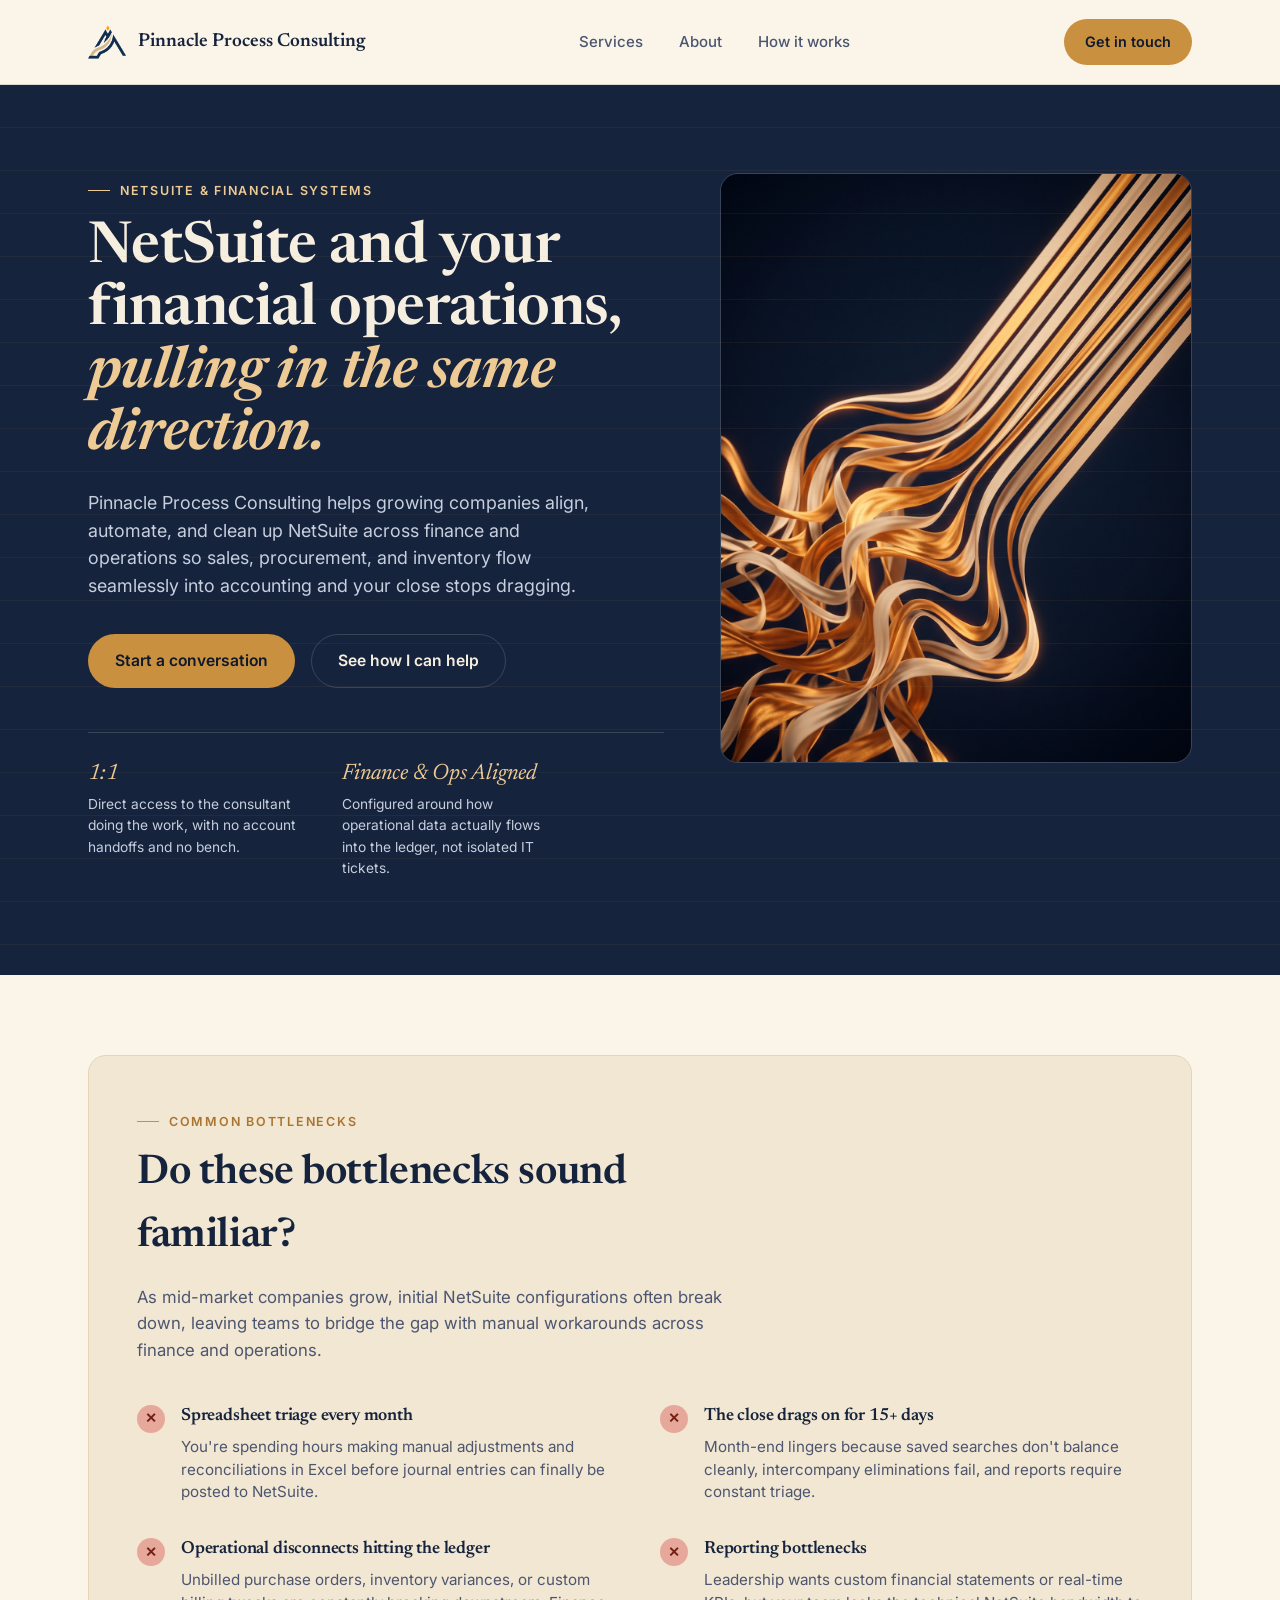
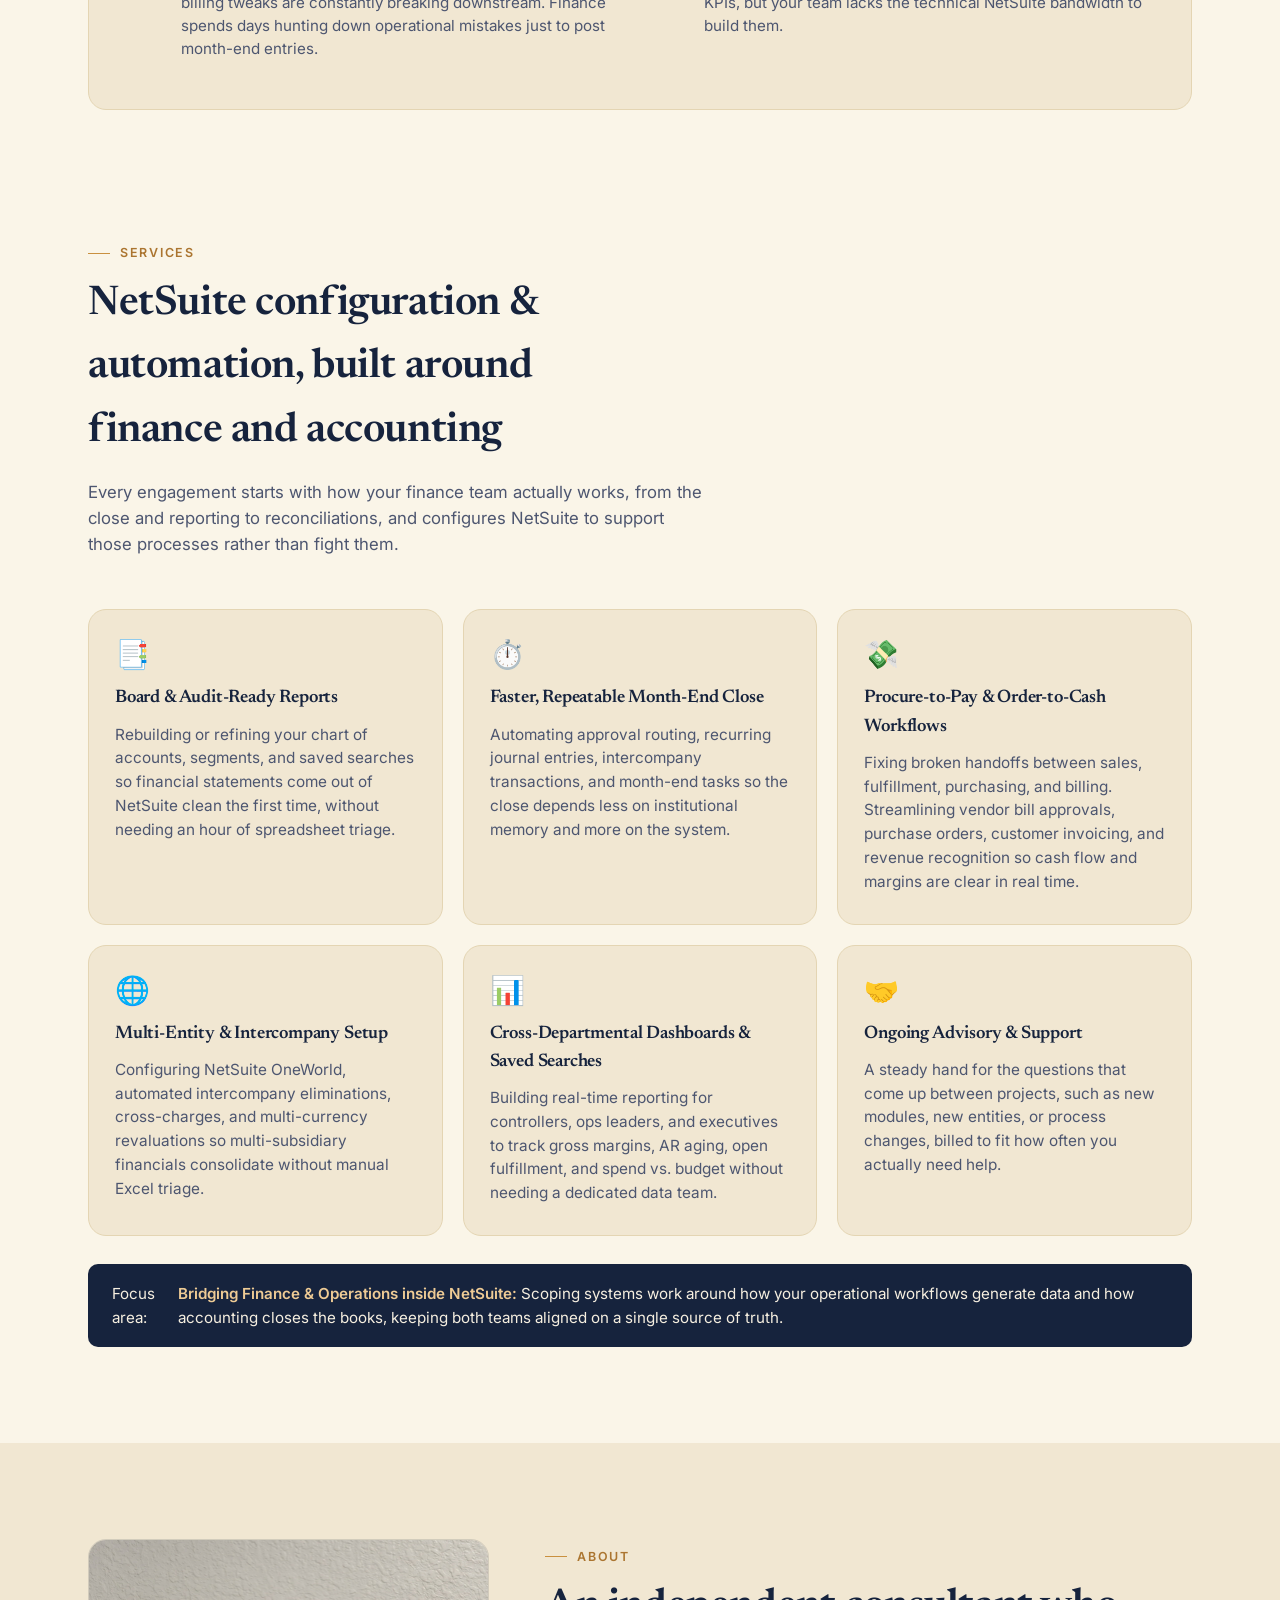
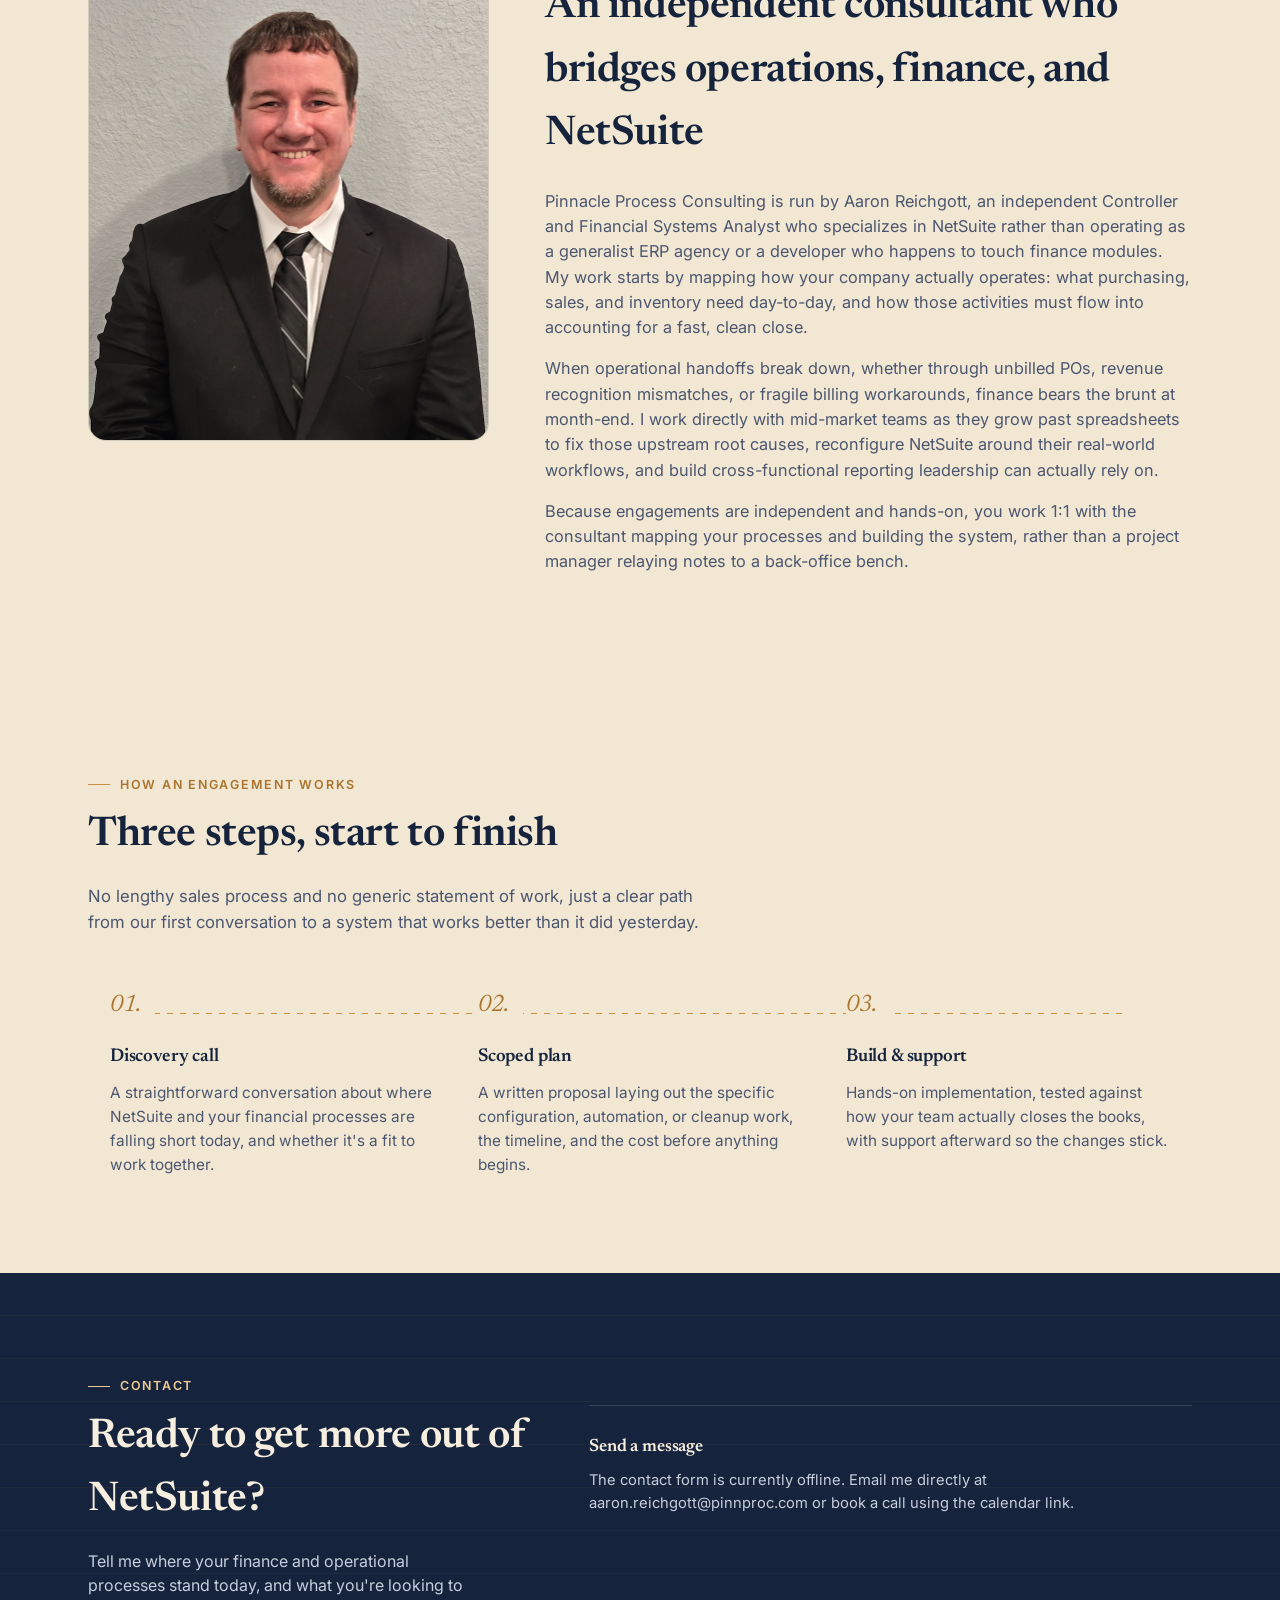
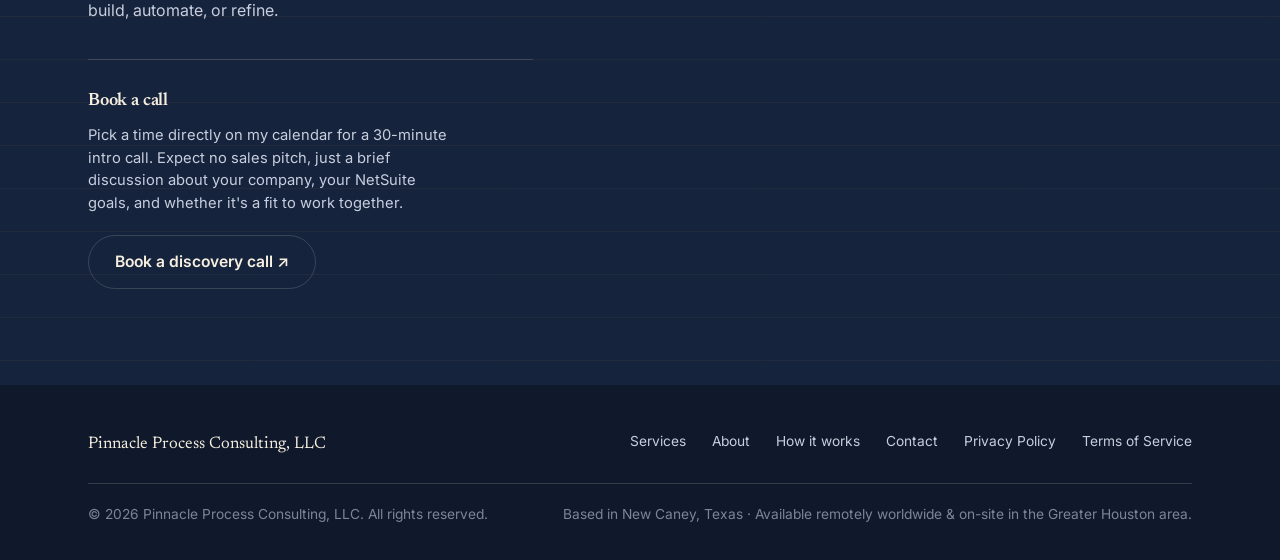
==== commit 165e23ca: "Replace contact email address Co-Authored-By: Claude Sonnet 5.5 <noreply@anthropic.com> Claude-Sessi" ====
--- a/index.html
+++ b/index.html
@@ -271,7 +271,7 @@
           <div class="contact-booking">
             <h3>Send a message</h3>
             <p>The contact form is currently offline. Email me directly at
-              <a href="mailto:hello@pinnacleprocessconsulting.com">hello@pinnacleprocessconsulting.com</a>
+              <a href="mailto:aaron.reichgott@pinnproc.com">aaron.reichgott@pinnproc.com</a>
               or book a call using the calendar link.</p>
           </div>
         </div>
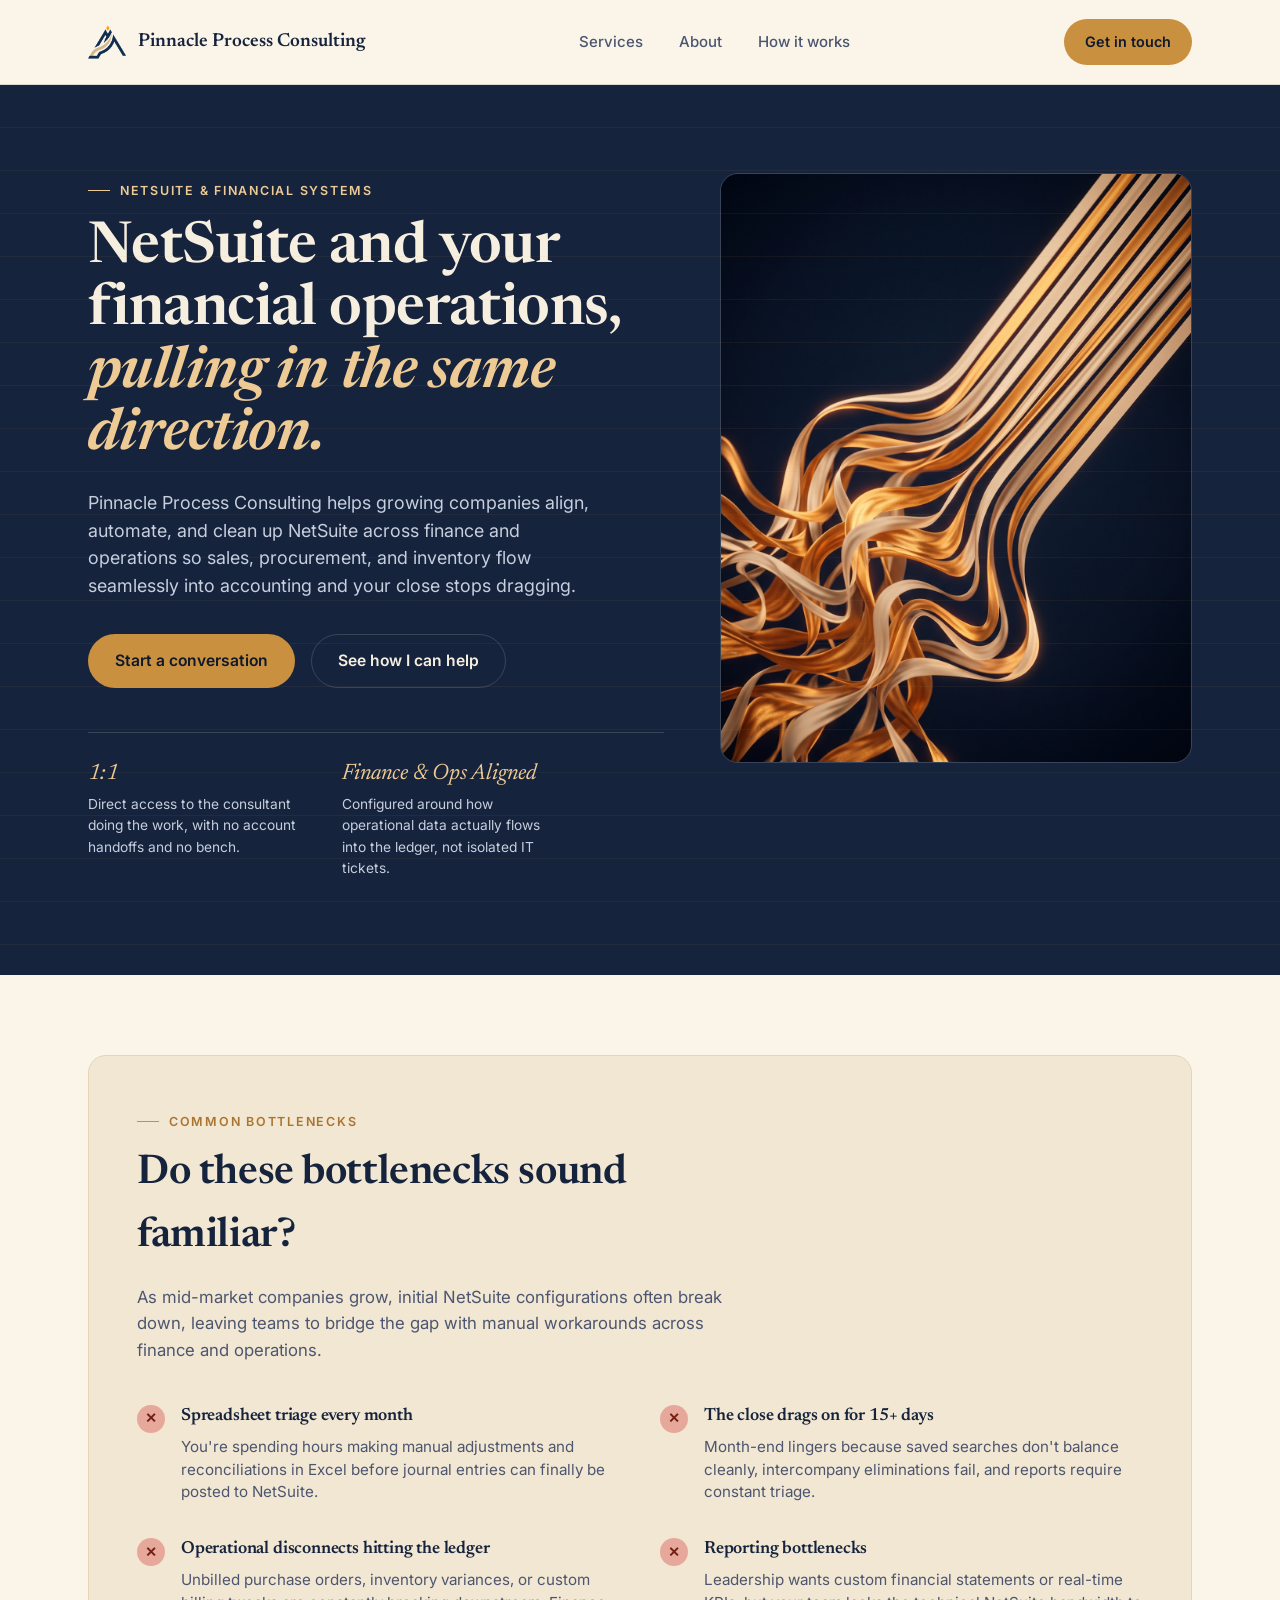
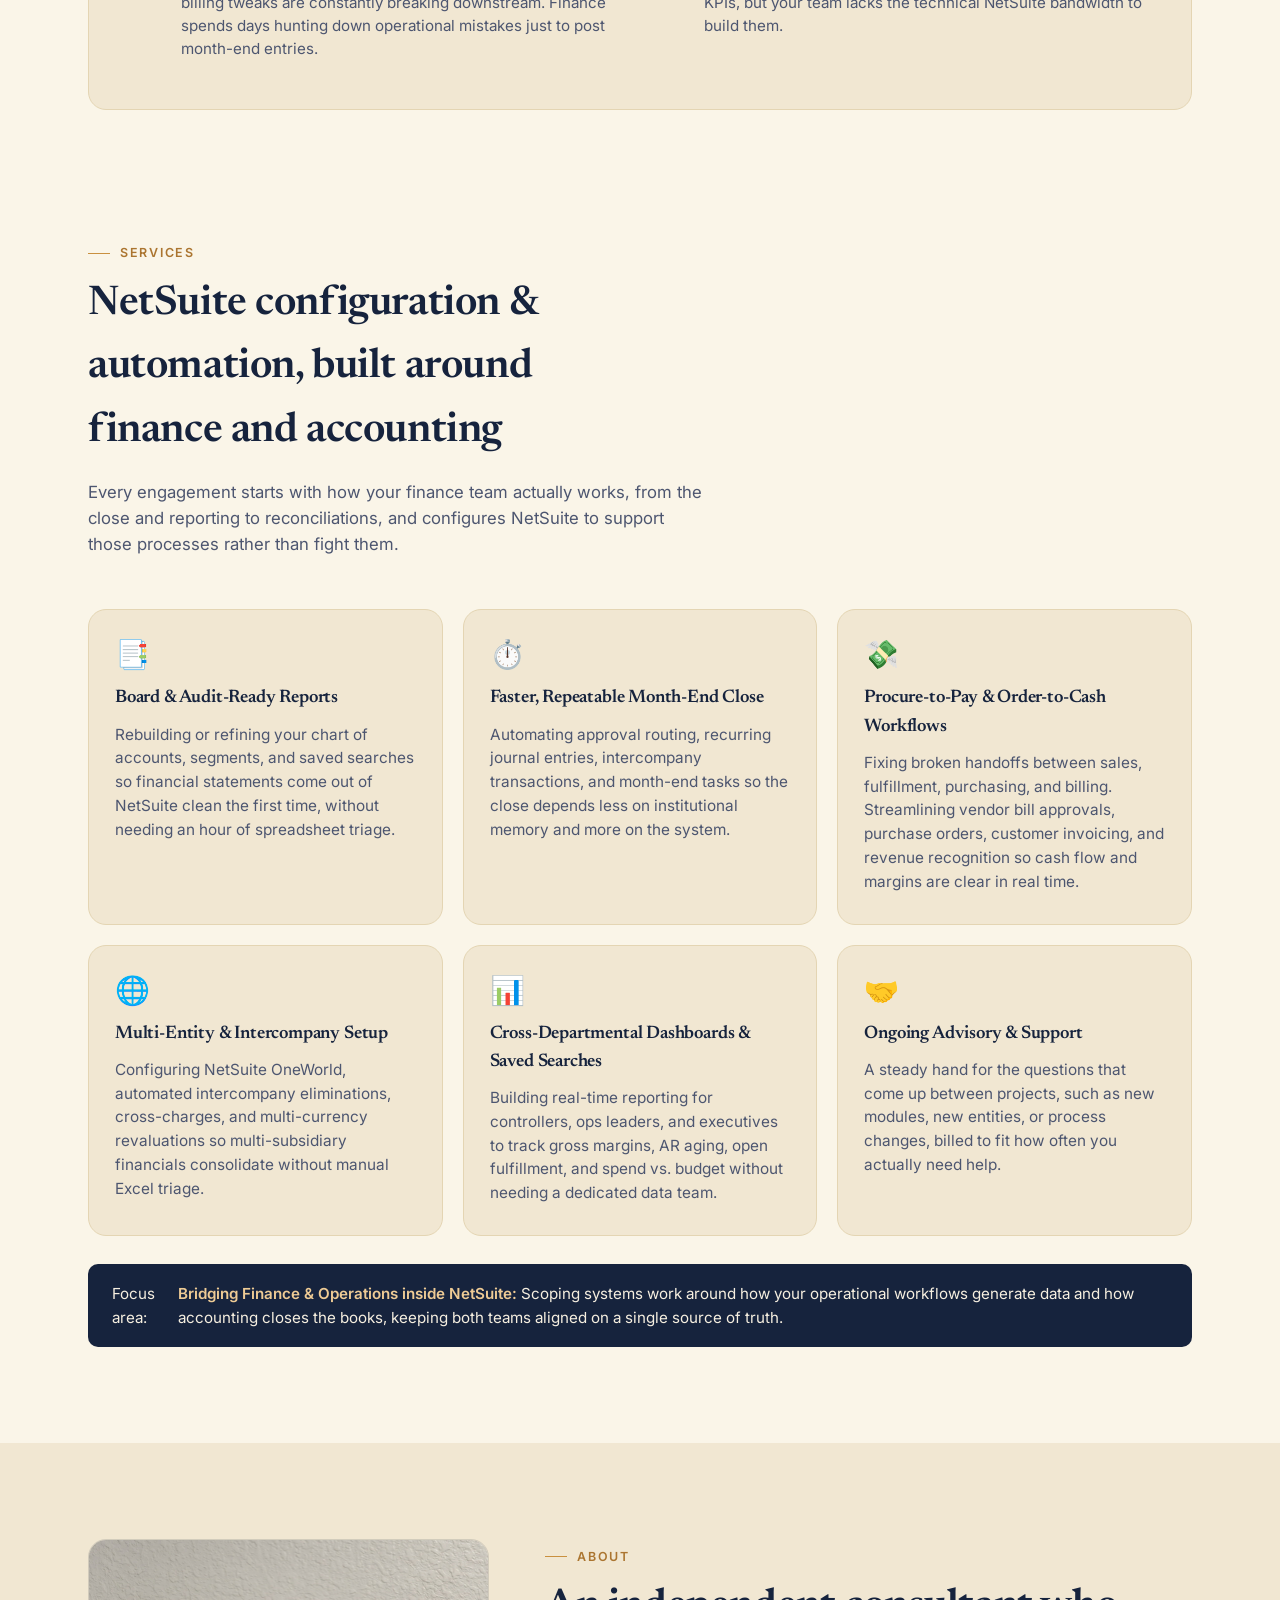
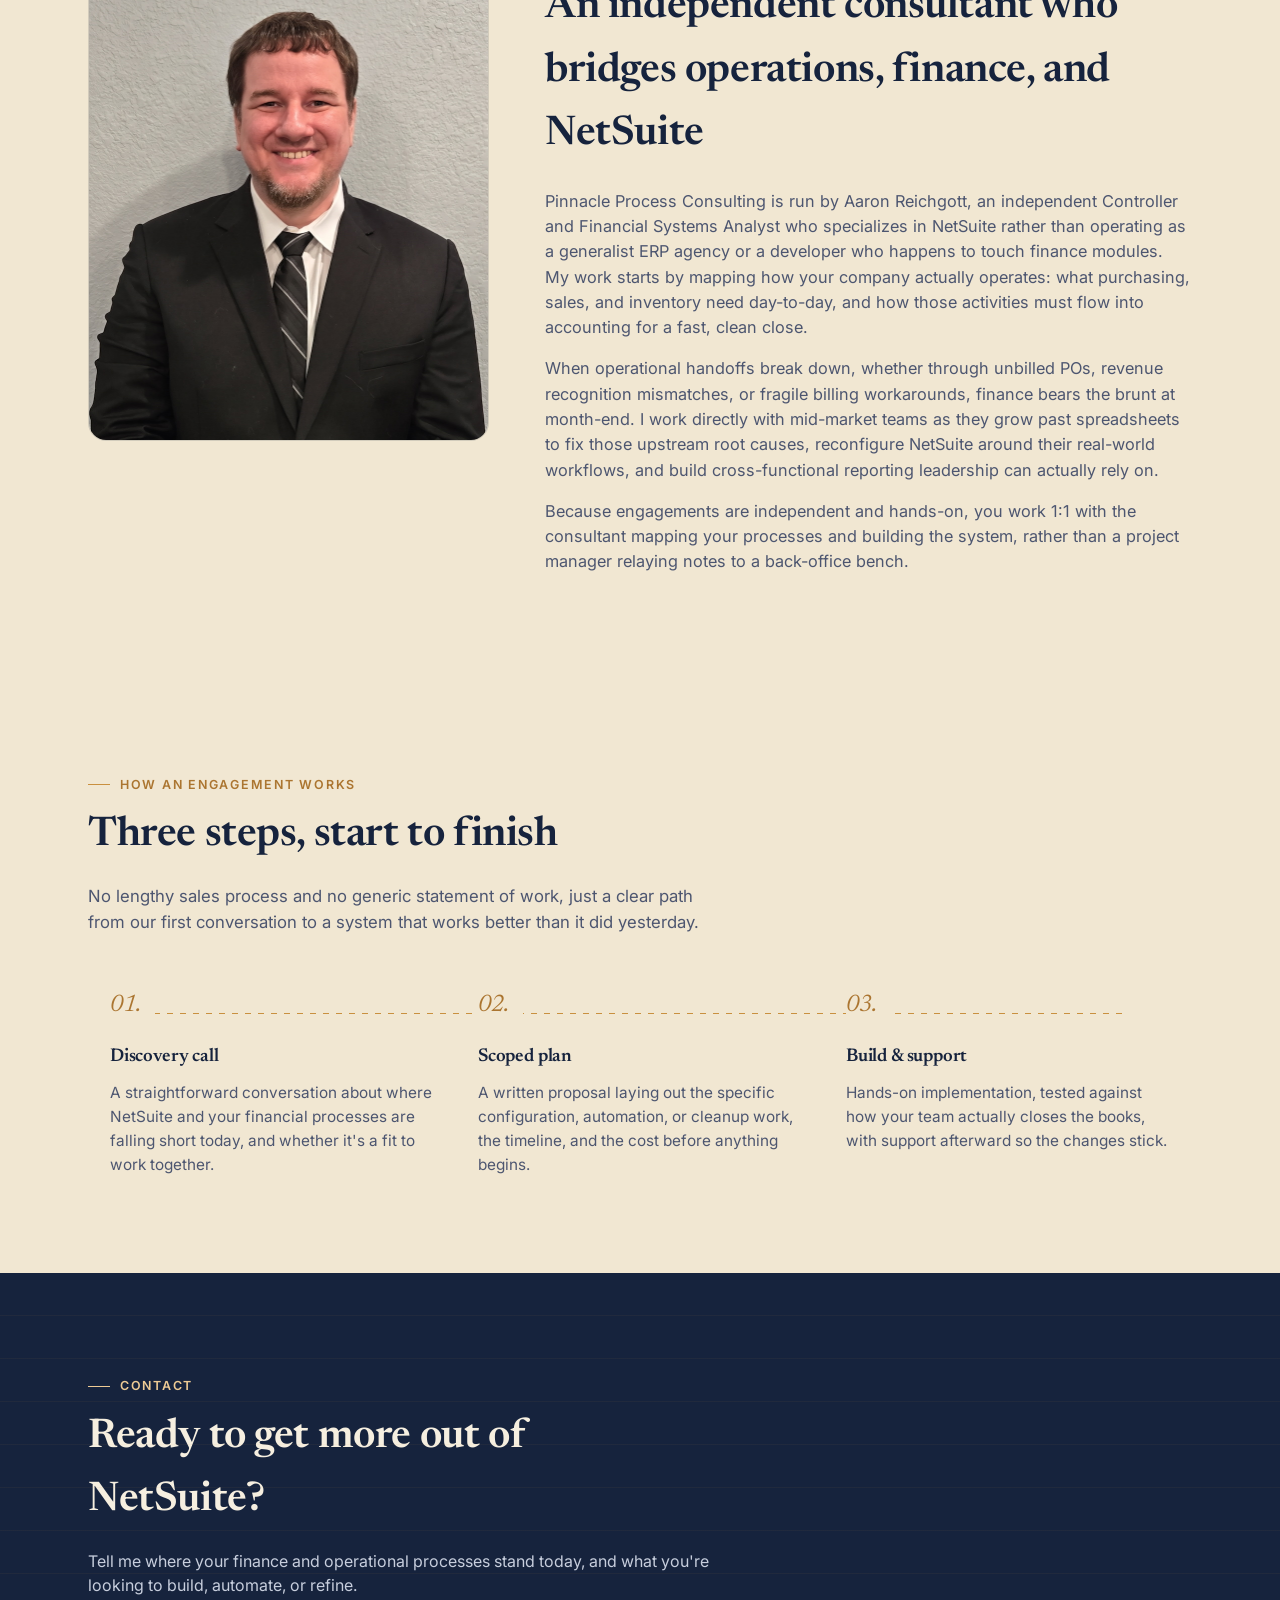
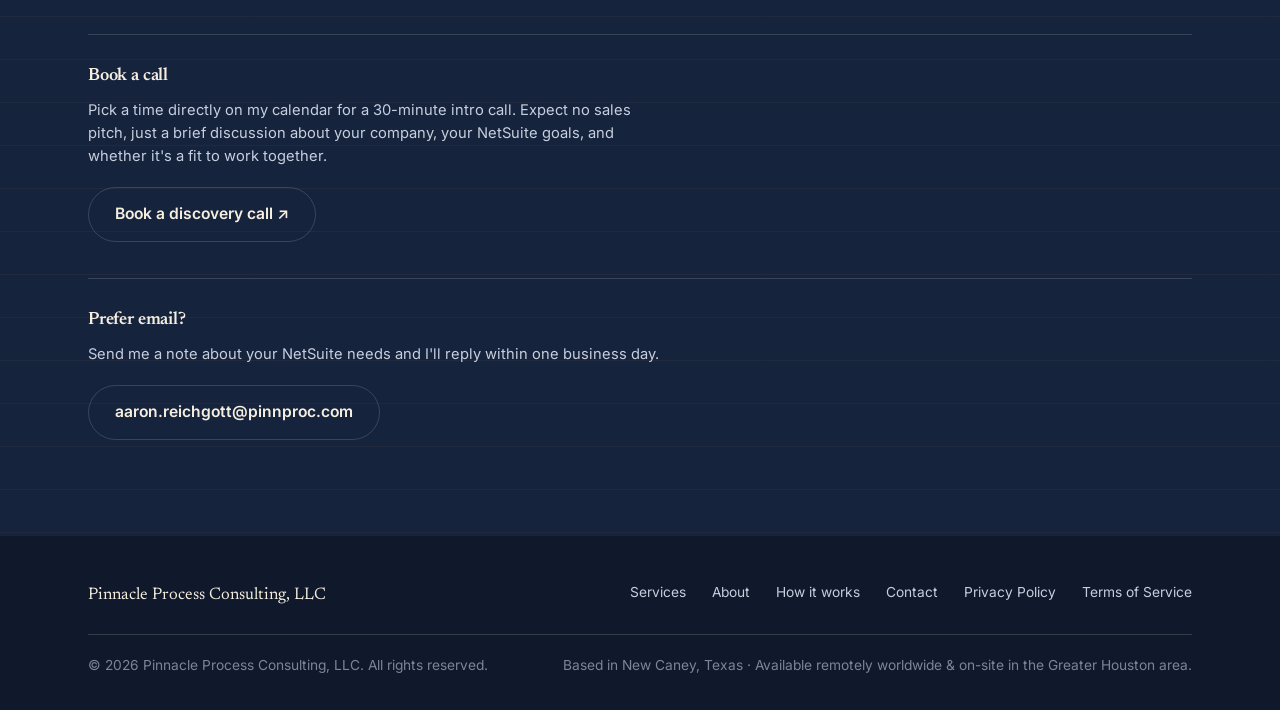
==== commit 7d04d573: "Simplify contact section: single column with booking and email options Co-Authored-By: Claude Sonnet" ====
--- a/index.html
+++ b/index.html
@@ -265,14 +265,13 @@
               Book a discovery call ↗
             </a>
           </div>
-        </div>
-
-        <div class="contact-form-wrapper">
+
           <div class="contact-booking">
-            <h3>Send a message</h3>
-            <p>The contact form is currently offline. Email me directly at
-              <a href="mailto:aaron.reichgott@pinnproc.com">aaron.reichgott@pinnproc.com</a>
-              or book a call using the calendar link.</p>
+            <h3>Prefer email?</h3>
+            <p>Send me a note about your NetSuite needs and I'll reply within one business day.</p>
+            <a href="mailto:aaron.reichgott@pinnproc.com" class="btn btn-ghost">
+              aaron.reichgott@pinnproc.com
+            </a>
           </div>
         </div>
       </div>
--- a/styles.css
+++ b/styles.css
@@ -582,10 +582,10 @@
 .contact .wrap { position: relative; }
 .contact-grid {
   display: grid;
-  grid-template-columns: 0.85fr 1.15fr;
+  grid-template-columns: 1fr;
   gap: 56px;
 }
-.contact-info p { color: var(--text-sand-muted); margin-top: 16px; max-width: 40ch; }
+.contact-info p { color: var(--text-sand-muted); margin-top: 16px; max-width: 64ch; }
 
 /* Direct Booking Block in Contact Info */
 .contact-booking {
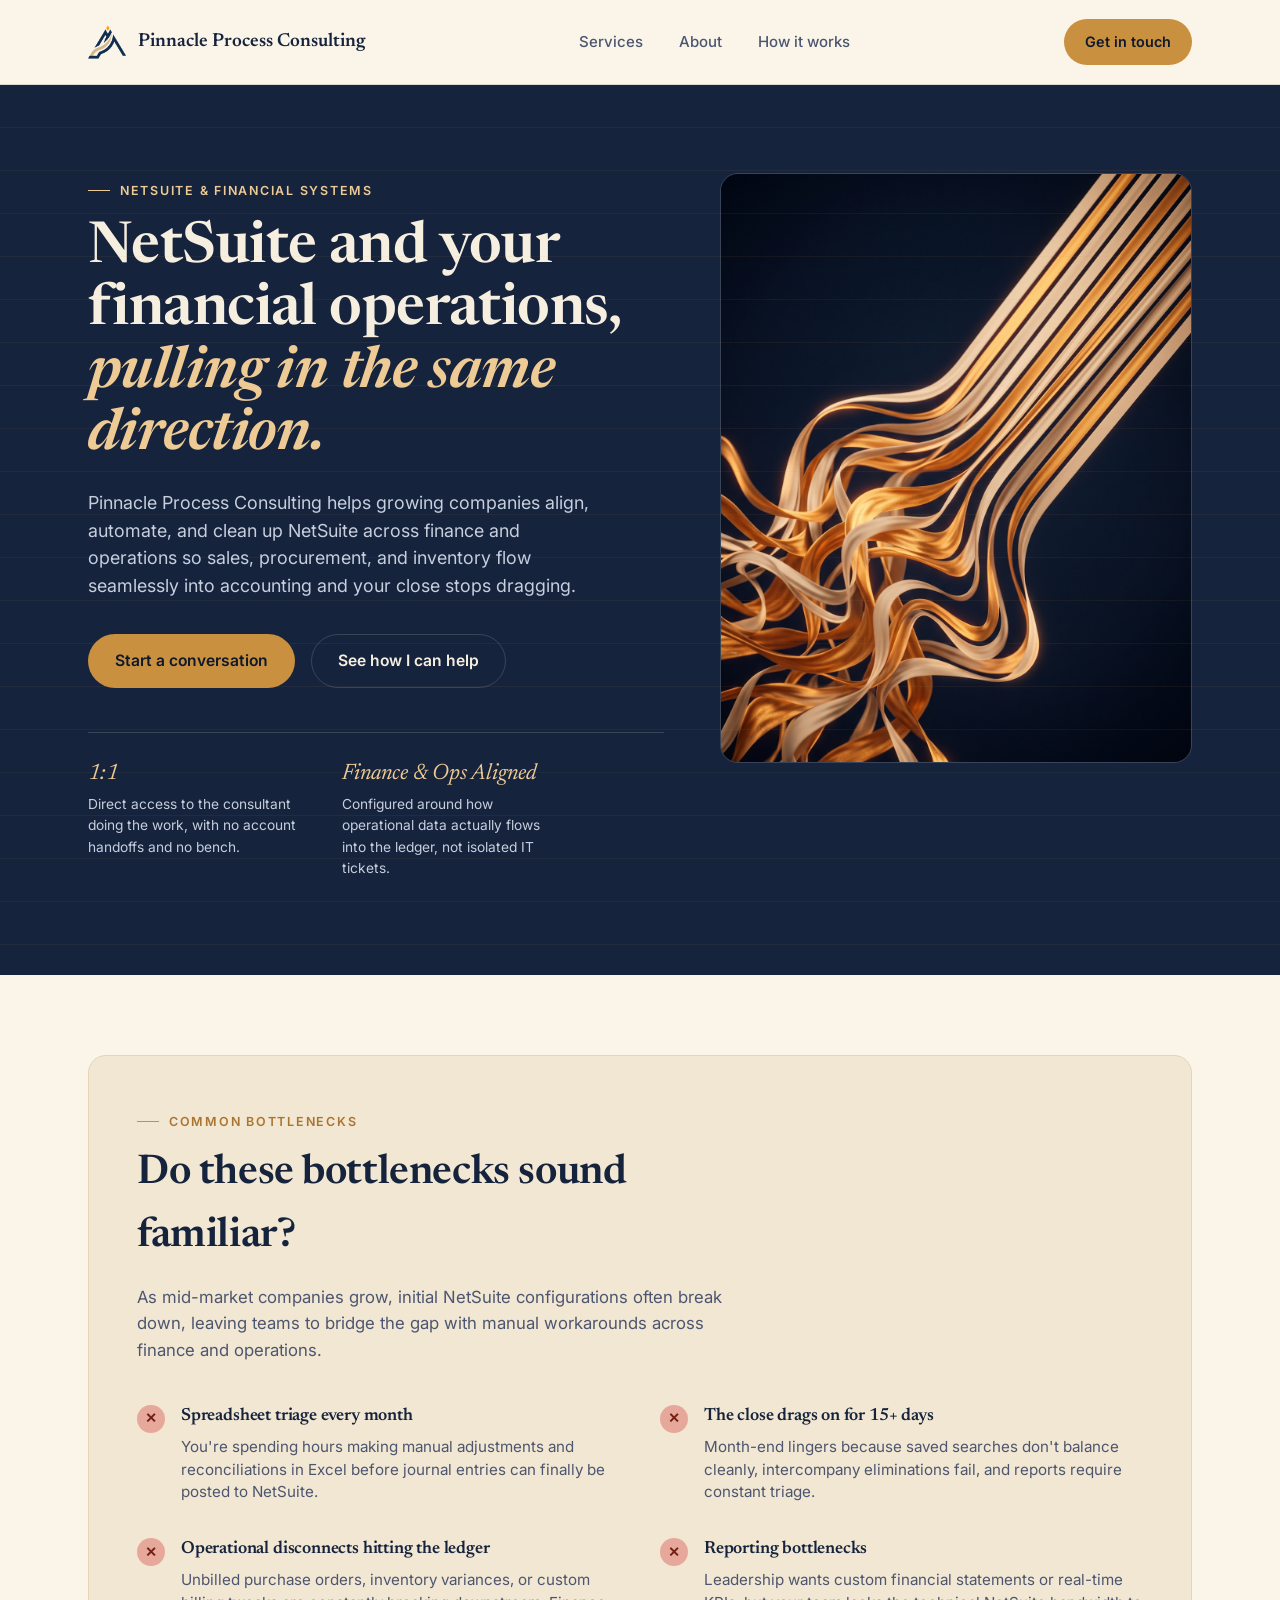
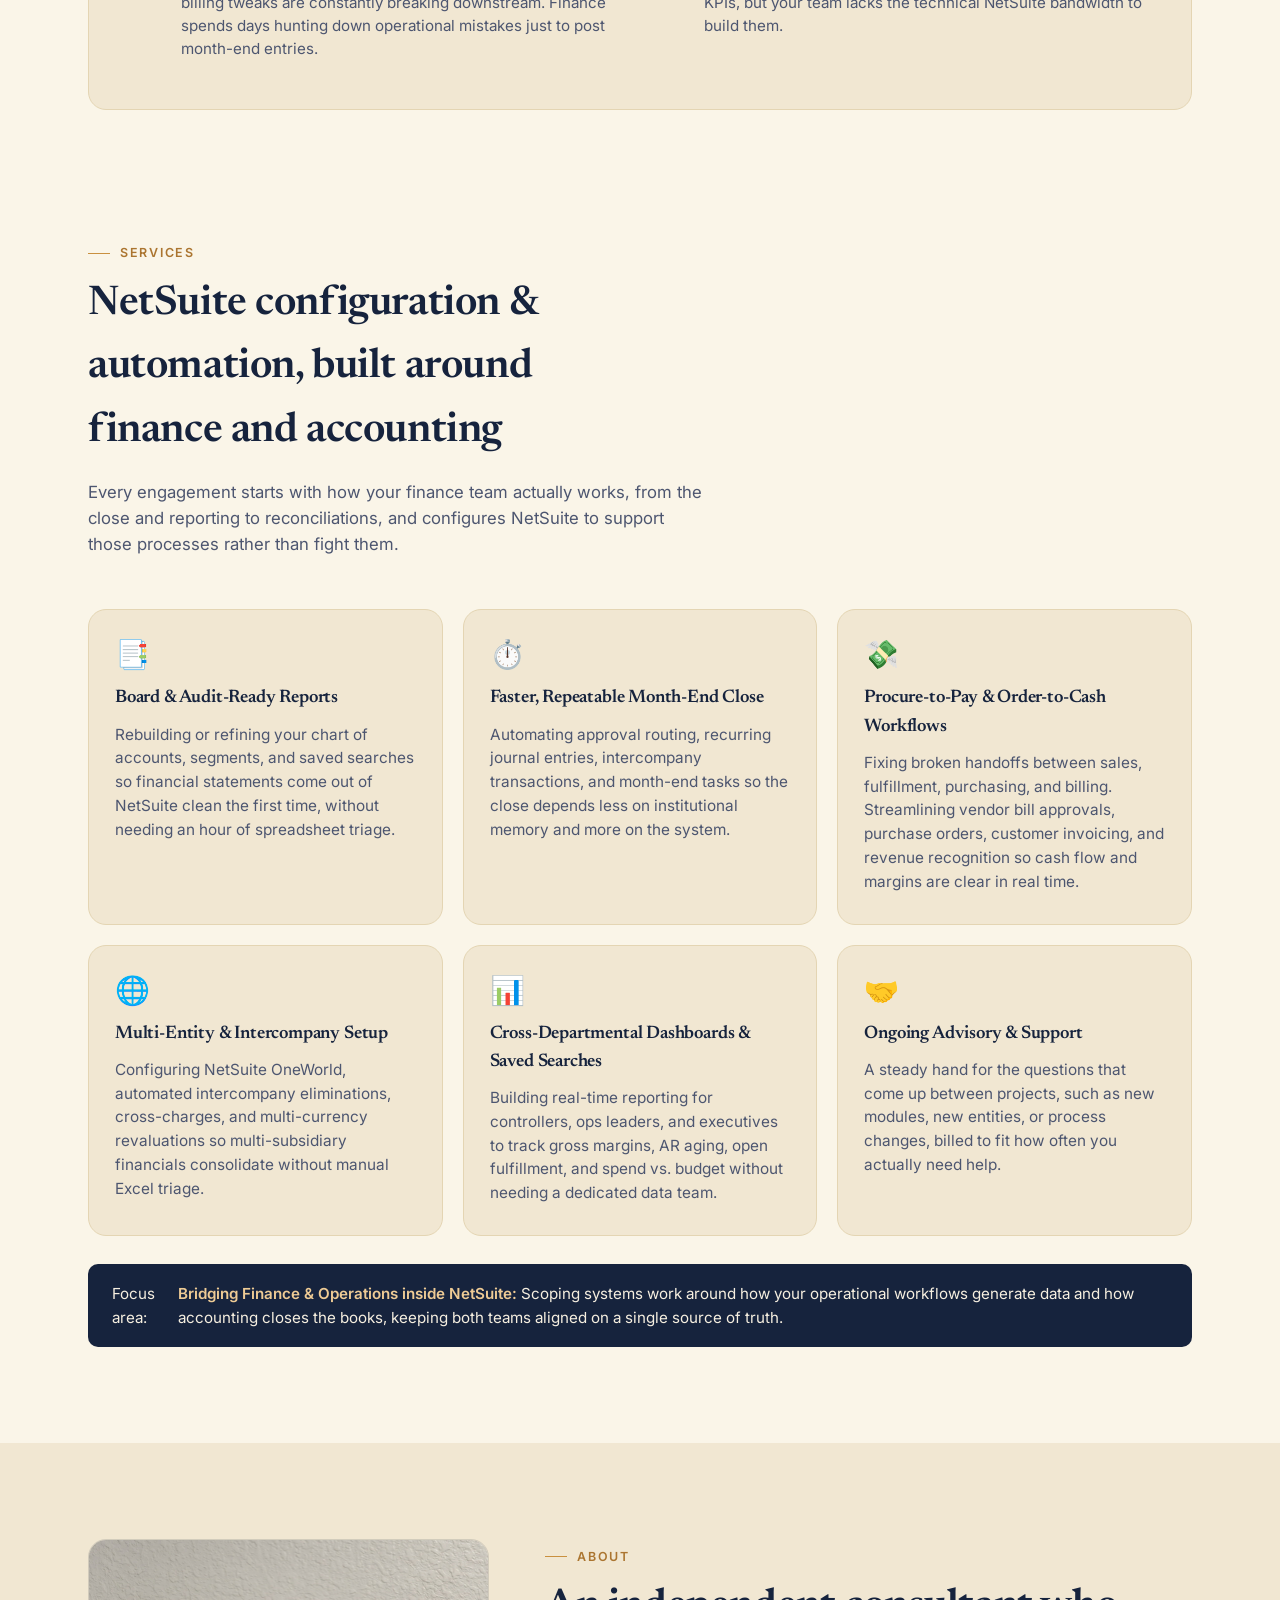
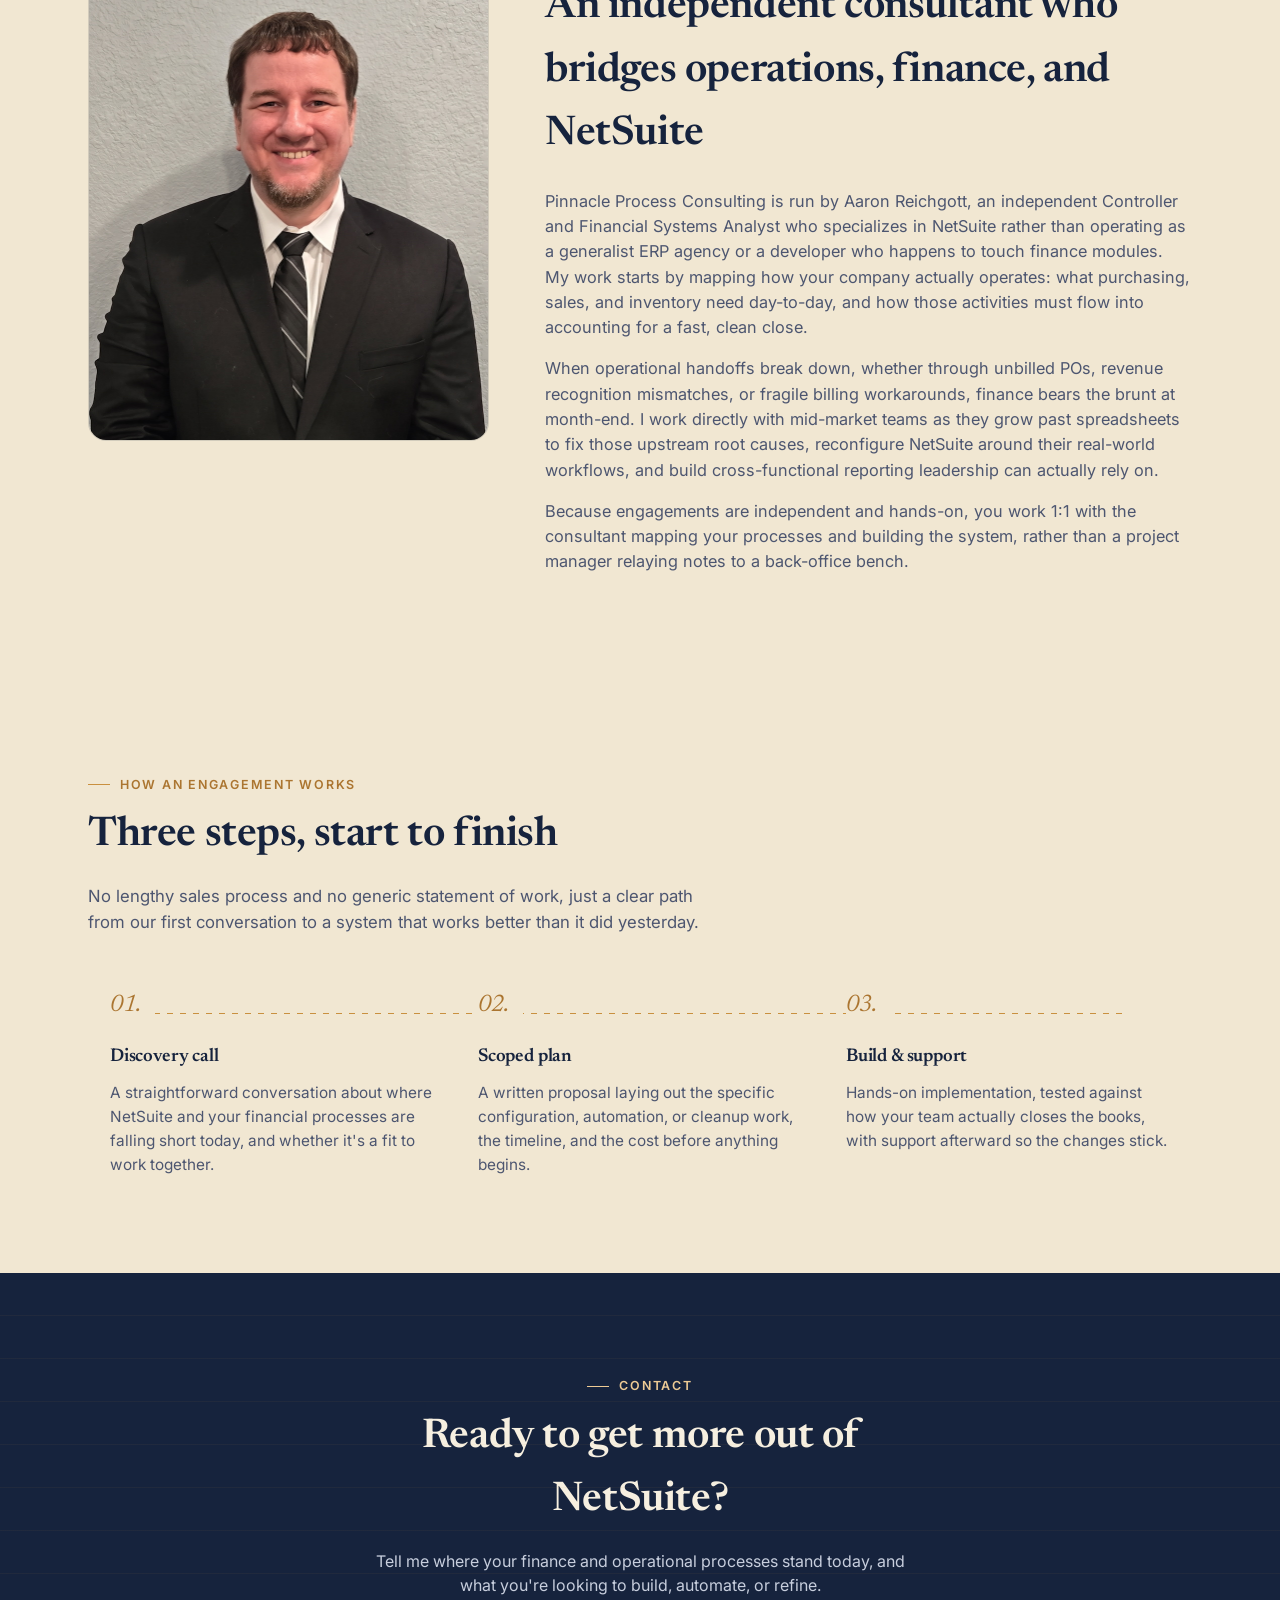
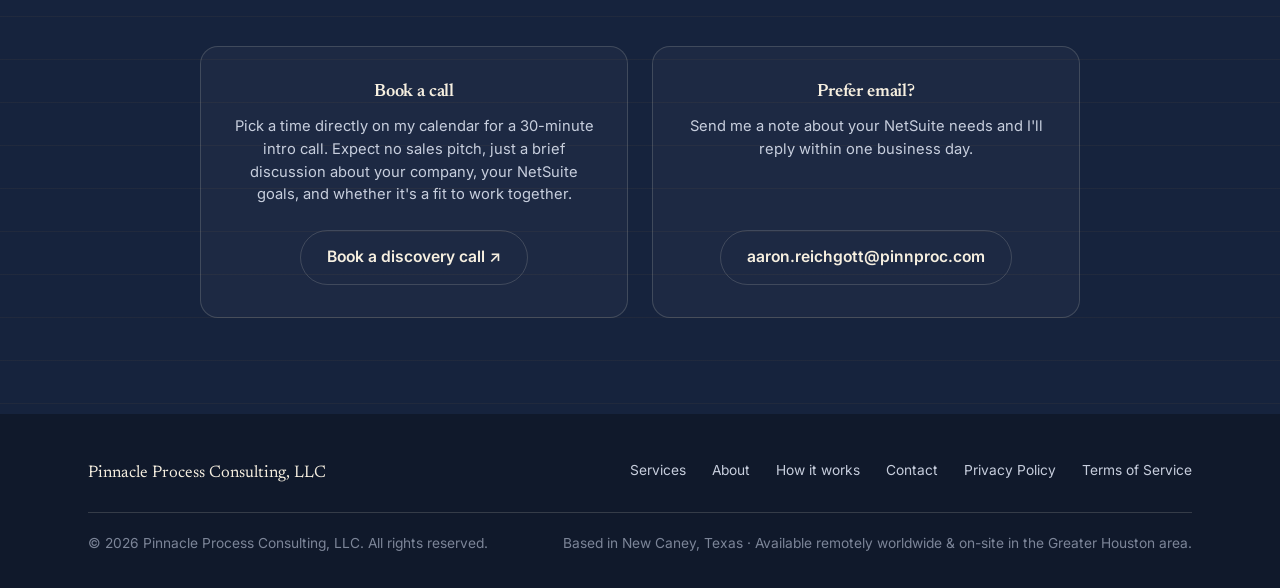
==== commit c93ddca6: "Center contact section and show booking/email as side-by-side cards Co-Authored-By: Claude Opus 5.5 " ====
--- a/index.html
+++ b/index.html
@@ -258,20 +258,22 @@
             to build, automate, or refine.
           </p>
 
-          <div class="contact-booking">
-            <h3>Book a call</h3>
-            <p>Pick a time directly on my calendar for a 30-minute intro call. Expect no sales pitch, just a brief discussion about your company, your NetSuite goals, and whether it's a fit to work together.</p>
-            <a href="https://bookings.pinnacleprocessconsulting.com/4944457000000046221" class="btn btn-ghost" target="_blank" rel="noopener">
-              Book a discovery call ↗
-            </a>
-          </div>
-
-          <div class="contact-booking">
-            <h3>Prefer email?</h3>
-            <p>Send me a note about your NetSuite needs and I'll reply within one business day.</p>
-            <a href="mailto:aaron.reichgott@pinnproc.com" class="btn btn-ghost">
-              aaron.reichgott@pinnproc.com
-            </a>
+          <div class="contact-options">
+            <div class="contact-booking">
+              <h3>Book a call</h3>
+              <p>Pick a time directly on my calendar for a 30-minute intro call. Expect no sales pitch, just a brief discussion about your company, your NetSuite goals, and whether it's a fit to work together.</p>
+              <a href="https://bookings.pinnacleprocessconsulting.com/4944457000000046221" class="btn btn-ghost" target="_blank" rel="noopener">
+                Book a discovery call ↗
+              </a>
+            </div>
+
+            <div class="contact-booking">
+              <h3>Prefer email?</h3>
+              <p>Send me a note about your NetSuite needs and I'll reply within one business day.</p>
+              <a href="mailto:aaron.reichgott@pinnproc.com" class="btn btn-ghost">
+                aaron.reichgott@pinnproc.com
+              </a>
+            </div>
           </div>
         </div>
       </div>
--- a/styles.css
+++ b/styles.css
@@ -585,23 +585,36 @@
   grid-template-columns: 1fr;
   gap: 56px;
 }
-.contact-info p { color: var(--text-sand-muted); margin-top: 16px; max-width: 64ch; }
-
-/* Direct Booking Block in Contact Info */
+.contact-info { text-align: center; }
+.contact-info h2.section-title { margin-left: auto; margin-right: auto; }
+.contact-info p { color: var(--text-sand-muted); margin: 16px auto 0; max-width: 56ch; }
+
+/* Booking and email options, side by side */
+.contact-options {
+  display: grid;
+  grid-template-columns: repeat(2, 1fr);
+  gap: 24px;
+  max-width: 880px;
+  margin: 48px auto 0;
+}
 .contact-booking {
-  margin-top: 36px;
-  padding-top: 28px;
-  border-top: 1px solid var(--line-on-navy);
+  display: flex;
+  flex-direction: column;
+  align-items: center;
+  padding: 32px 28px;
+  border: 1px solid var(--line-on-navy);
+  border-radius: var(--radius-lg);
+  background: rgba(255, 255, 255, 0.03);
 }
 .contact-booking h3 {
   font-size: 1.12rem;
   color: var(--text-sand);
 }
-.contact-booking p {
+.contact-info .contact-booking p {
   font-size: 0.92rem;
   margin-top: 8px;
-  margin-bottom: 20px;
-  color: var(--text-sand-muted);
+  margin-bottom: 24px;
+  flex-grow: 1;
 }
 
 .contact-form {
@@ -804,6 +817,7 @@
   .headshot.img-placeholder { max-width: 300px; aspect-ratio: 3/4; }
   .services-grid { grid-template-columns: 1fr 1fr; }
   .contact-grid { grid-template-columns: 1fr; }
+  .contact-options { grid-template-columns: 1fr; }
   .process-track { grid-template-columns: 1fr; gap: 34px; }
   .process-track::before { display: none; }
 }
